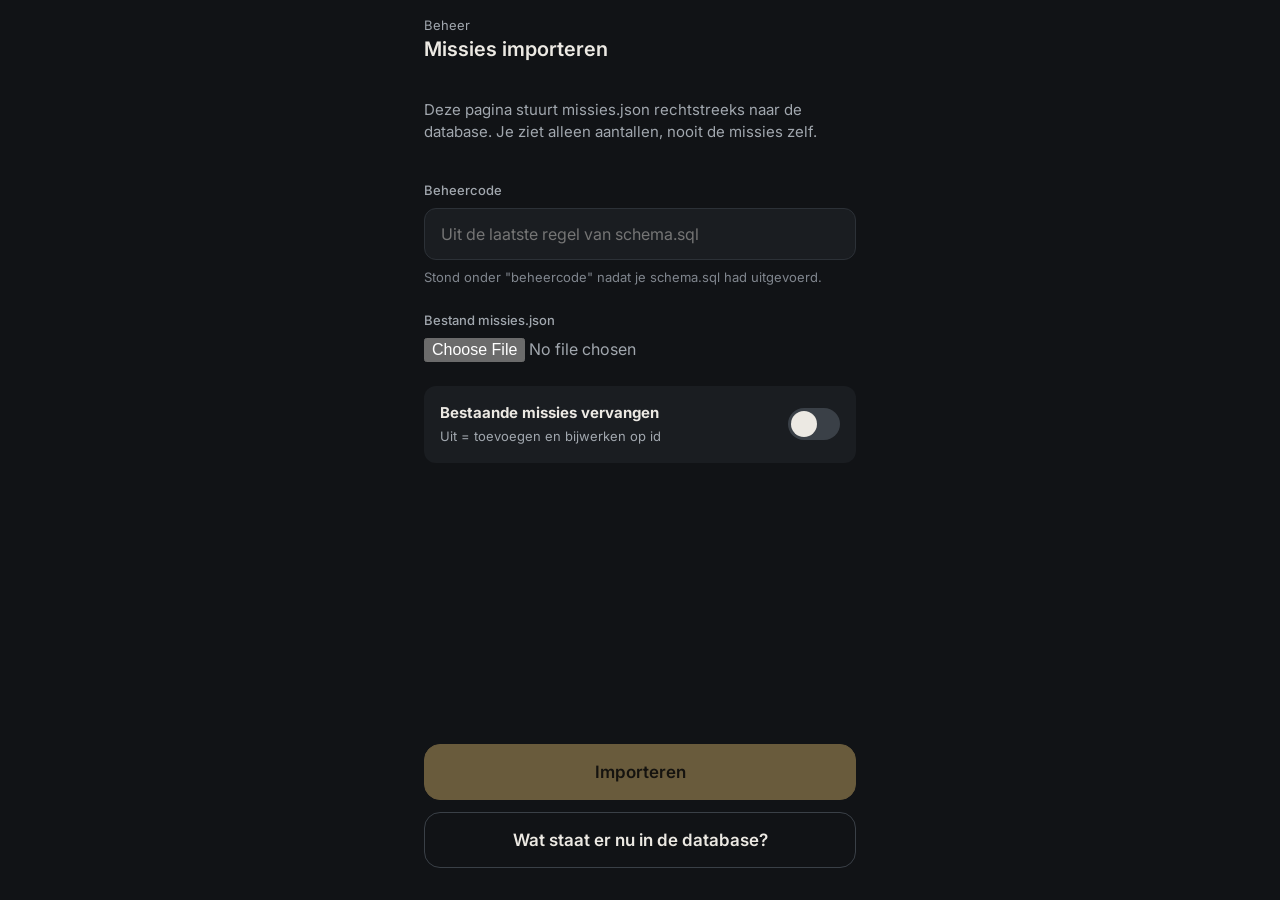
==== beheer.html @ b503a3f0 "Eerste versie van Laat je niet ontdekken! PWA met Supabase-backend: sessies, unieke missies, joker, " ====
<!doctype html>
<html lang="nl">
<head>
<meta charset="utf-8">
<meta name="viewport" content="width=device-width, initial-scale=1">
<meta name="robots" content="noindex">
<title>Laat je niet ontdekken! – beheer</title>
<link href="https://fonts.googleapis.com/css2?family=Inter:wght@400;500;600;700&display=swap" rel="stylesheet">
<link rel="stylesheet" href="app.css">
<style>
  .stat { display: flex; justify-content: space-between; padding: 8px 0; border-bottom: 1px solid var(--line); font-size: 15px; }
  .stat span:last-child { font-weight: 600; font-variant-numeric: tabular-nums; }
  .ok { color: var(--good); } .warn { color: var(--bad); }
  input[type=file] { color: var(--muted); }
</style>
</head>
<body data-thema="kerst">
<main class="screen">
  <div class="topbar" style="padding:16px 24px 4px"><h1><span class="sub">Beheer</span>Missies importeren</h1></div>
  <div class="body">
    <p class="hint" style="font-size:15px;color:var(--muted)">Deze pagina stuurt missies.json rechtstreeks naar de database. Je ziet alleen aantallen, nooit de missies zelf.</p>
    <div class="field"><label class="label" for="token">Beheercode</label>
      <input class="input" id="token" type="password" autocomplete="off" placeholder="Uit de laatste regel van schema.sql">
      <span class="hint">Stond onder "beheercode" nadat je schema.sql had uitgevoerd.</span></div>
    <div class="field"><label class="label" for="bestand">Bestand missies.json</label>
      <input id="bestand" type="file" accept=".json,application/json,text/plain"></div>
    <div class="toggle-row"><div><b>Bestaande missies vervangen</b><span>Uit = toevoegen en bijwerken op id</span></div>
      <button class="toggle" id="vervang" aria-pressed="false" aria-label="Bestaande missies vervangen"></button></div>
    <div id="controle" class="card" hidden></div>
    <p id="fout" class="error" role="alert"></p>
    <div id="resultaat" class="card" hidden></div>
  </div>
  <div class="foot">
    <button class="btn primary" id="import" disabled>Importeren</button>
    <button class="btn" id="overzicht">Wat staat er nu in de database?</button>
  </div>
</main>
<script src="config.js"></script>
<script type="module">
const CFG = window.TAFELAGENT_CONFIG || {};
const $ = (id) => document.getElementById(id);
let sb, missies = null, woorden = null;

const ALIAS = { text: 'tekst', mission: 'tekst', missie: 'tekst', explanation: 'uitleg', category: 'categorie', family: 'familie',
  difficulty: 'moeilijkheid', theme: 'thema', target: 'doelwit', requires: 'vereist', age: 'leeftijd', words: 'woorden' };

function b64(s) {
  try { const bin = atob(s.replace(/\s+/g, '')); return new TextDecoder('utf-8', { fatal: true }).decode(Uint8Array.from(bin, (c) => c.charCodeAt(0))); }
  catch { return null; }
}
// Een veld dat er gecodeerd uitziet (base64, zonder spaties) wordt gedecodeerd.
function decodeVeld(v) {
  if (typeof v !== 'string') return v;
  const t = v.trim();
  if (t.length >= 8 && !/\s/.test(t) && /^[A-Za-z0-9+/=_-]+$/.test(t) && t.length % 4 === 0) {
    const d = b64(t.replace(/-/g, '+').replace(/_/g, '/'));
    if (d && /\s/.test(d)) return d;
  }
  if (t.startsWith('b64:')) return b64(t.slice(4)) ?? v;
  return v;
}
function lees(tekst) {
  let data;
  try { data = JSON.parse(tekst); }
  catch { const d = b64(tekst.trim()); if (d) data = JSON.parse(d); else throw new Error('Het bestand is geen leesbare JSON (ook niet als base64).'); }
  if (typeof data === 'string') { const d = b64(data); if (d) data = JSON.parse(d); }
  let lijst = Array.isArray(data) ? data : data.missies || data.missions || data.items || null;
  let wl = Array.isArray(data) ? null : data.woorden || data.words || data.woordenlijst || null;
  if (!Array.isArray(lijst)) throw new Error('Geen lijst met missies gevonden in het bestand.');
  lijst = lijst.map((m) => {
    const o = {};
    for (const [k, v] of Object.entries(m || {})) o[ALIAS[k.toLowerCase()] || k.toLowerCase()] = decodeVeld(v);
    return o;
  });
  if (Array.isArray(wl)) wl = wl.map((w) => decodeVeld(String(w)));
  return { lijst, wl };
}
function telling(lijst, veld) {
  const t = {};
  lijst.forEach((m) => { const k = String(m[veld] ?? '(leeg)').toLowerCase(); t[k] = (t[k] || 0) + 1; });
  return Object.entries(t).sort().map(([k, n]) => `${k} ${n}`).join(' · ');
}
const rij = (a, b, cls = '') => `<div class="stat"><span>${a}</span><span class="${cls}">${b}</span></div>`;
const esc = (s) => String(s).replace(/[&<>"]/g, (c) => ({ '&': '&amp;', '<': '&lt;', '>': '&gt;', '"': '&quot;' }[c]));

$('bestand').addEventListener('change', async () => {
  $('fout').textContent = ''; $('controle').hidden = true; missies = null; $('import').disabled = true;
  const f = $('bestand').files[0]; if (!f) return;
  try {
    const { lijst, wl } = lees(await f.text());
    missies = lijst; woorden = wl;
    const zonderTekst = lijst.filter((m) => !m.tekst || !String(m.tekst).trim()).length;
    const gecodeerd = lijst.filter((m) => m.tekst && !/\s/.test(String(m.tekst).trim())).length;
    const ids = lijst.map((m) => m.id).filter(Boolean);
    const dubbel = ids.length - new Set(ids).size;
    const woordNodig = lijst.filter((m) => String(m.tekst || '').includes('{woord}')).length;
    $('controle').innerHTML = `<b>Controle (zonder inhoud)</b>` +
      rij('Missies in bestand', lijst.length) +
      rij('Per thema', esc(telling(lijst, 'thema'))) +
      rij('Per categorie', esc(telling(lijst, 'categorie'))) +
      rij('Per moeilijkheid', esc(telling(lijst, 'moeilijkheid'))) +
      rij('Zonder tekst', zonderTekst, zonderTekst ? 'warn' : 'ok') +
      rij('Lijken nog gecodeerd', gecodeerd, gecodeerd ? 'warn' : 'ok') +
      rij('Dubbele id\'s', dubbel, dubbel ? 'warn' : 'ok') +
      rij('Met {woord}', woordNodig) +
      rij('Woordenlijst', woorden ? woorden.length + ' woorden' : 'geen', woordNodig && !woorden ? 'warn' : '');
    $('controle').hidden = false;
    $('import').disabled = !lijst.length;
    if (gecodeerd) $('fout').textContent = 'Een deel van de missies lijkt nog gecodeerd en kon niet worden omgezet. Vraag de missie-chat om het formaat (zonder de inhoud te laten zien).';
    if (woordNodig && !woorden) $('fout').textContent = 'Er zijn missies met {woord}, maar geen woordenlijst. Die missies worden niet uitgedeeld tot er een woordenlijst is.';
  } catch (e) { $('fout').textContent = e.message; }
});

$('vervang').addEventListener('click', () => { const b = $('vervang'); b.setAttribute('aria-pressed', b.getAttribute('aria-pressed') === 'true' ? 'false' : 'true'); });

function toonOverzicht(o, titel) {
  const fmt = (x) => Object.entries(x || {}).map(([k, n]) => `${k} ${n}`).join(' · ') || '–';
  $('resultaat').innerHTML = `<b>${titel}</b>` + rij('Missies in database', o.totaal) + rij('Per thema', esc(fmt(o.per_thema))) +
    rij('Per categorie', esc(fmt(o.per_categorie))) + rij('Per moeilijkheid', esc(fmt(o.per_moeilijkheid))) +
    rij('Per leeftijd', esc(fmt(o.per_leeftijd))) + rij('Met doelwit', o.met_doelwit) + rij('Met {woord}', o.met_woord) +
    rij('Families', o.families) + rij('Woorden', o.woorden);
  $('resultaat').hidden = false;
}

async function verbind() {
  if (sb) return;
  const { createClient } = window.__supabaseMock || await import('https://cdn.jsdelivr.net/npm/@supabase/supabase-js@2.45.4/+esm');
  sb = createClient(CFG.supabaseUrl, CFG.supabaseAnonKey, { auth: { persistSession: true, storageKey: 'ta.auth' } });
  const { data } = await sb.auth.getSession();
  if (!data.session) { const r = await sb.auth.signInAnonymously(); if (r.error) throw r.error; }
}
function foutBericht(e) { return String(e.message || e).includes('token_fout') ? 'Verkeerde beheercode.' : 'Mislukt: ' + (e.message || e); }

$('import').addEventListener('click', async () => {
  $('fout').textContent = ''; $('import').disabled = true; $('import').textContent = 'Bezig…';
  try {
    await verbind();
    const { data, error } = await sb.rpc('beheer_import', { p_token: $('token').value.trim(), p_missies: missies,
      p_woorden: woorden, p_vervangen: $('vervang').getAttribute('aria-pressed') === 'true' });
    if (error) throw error;
    toonOverzicht(data.overzicht, `${data.geimporteerd} missies geïmporteerd`);
    if (data.fouten.length) $('fout').textContent = `${data.fouten.length} missies overgeslagen: ` + data.fouten.map((f) => `nr ${f.nummer}${f.id ? ' (' + esc(f.id) + ')' : ''}: ${esc(f.reden)}`).join('; ');
    missies = null; $('bestand').value = ''; $('controle').hidden = true;
  } catch (e) { $('fout').textContent = foutBericht(e); $('import').disabled = false; }
  $('import').textContent = 'Importeren';
});
$('overzicht').addEventListener('click', async () => {
  $('fout').textContent = '';
  try {
    await verbind();
    const { data, error } = await sb.rpc('beheer_overzicht', { p_token: $('token').value.trim() });
    if (error) throw error;
    toonOverzicht(data, 'Nu in de database');
  } catch (e) { $('fout').textContent = foutBericht(e); }
});
</script>
</body>
</html>
---- app.css ----
/* Laat je niet ontdekken! – stijl volgens het schermontwerp (donker, rustig, goud accent) */
:root {
  --bg: #111316;
  --surface: #1A1D21;
  --surface-2: #22262B;
  --line: #2C3137;
  --line-strong: #3A4047;
  --text: #ECE9E3;
  --muted: #A1A7AE;
  --faint: #80868E;
  --accent: #D4B26A;
  --accent-hover: #E6C989;
  --on-accent: #1A1508;
  --accent-tint: #2A2418;
  --good: #7FB7A4;
  --bad: #E0866F;
  --radius: 16px;
  --serif: 'DM Serif Display', Georgia, serif;
  color-scheme: dark;
}
body[data-thema="algemeen"] { --accent: #7FB7A4; --accent-hover: #9CCAB9; --on-accent: #0E1A16; --accent-tint: #1A2622; }

* { box-sizing: border-box; }
html, body { margin: 0; background: var(--bg); color: var(--text); }
body {
  font-family: Inter, system-ui, -apple-system, 'Segoe UI', sans-serif;
  font-size: 16px; line-height: 1.45;
  -webkit-font-smoothing: antialiased;
  -webkit-tap-highlight-color: transparent;
  overscroll-behavior-y: contain;
}
button, input { font: inherit; color: inherit; }
button { cursor: pointer; }
a { color: var(--accent); }
[hidden] { display: none !important; }
.sr { position: absolute; width: 1px; height: 1px; overflow: hidden; clip: rect(0 0 0 0); white-space: nowrap; }

#app { min-height: 100dvh; }
.screen {
  min-height: 100dvh; max-width: 480px; margin: 0 auto;
  display: flex; flex-direction: column;
  padding-top: env(safe-area-inset-top); padding-bottom: env(safe-area-inset-bottom);
}
.body { flex-grow: 1; display: flex; flex-direction: column; gap: 24px; padding: 16px 24px; }
.foot { padding: 16px 24px 32px; display: flex; flex-direction: column; gap: 12px; }
.foot-note { text-align: center; font-size: 13px; color: var(--faint); margin: 0; }

/* top bar */
.topbar { display: flex; align-items: center; gap: 4px; padding: 12px 12px 4px; min-height: 60px; }
.topbar h1 { margin: 0; font-size: 20px; font-weight: 600; flex-grow: 1; }
.topbar .sub { display: block; font-size: 13px; color: var(--muted); font-weight: 400; }
.iconbtn {
  width: 44px; height: 44px; flex-shrink: 0; display: inline-flex; align-items: center; justify-content: center;
  border-radius: 22px; border: 0; background: transparent; color: var(--muted);
}
.iconbtn:active { background: var(--surface); }
.iconbtn svg { width: 22px; height: 22px; }

/* knoppen */
.btn {
  height: 56px; display: flex; align-items: center; justify-content: center; gap: 10px;
  border-radius: var(--radius); border: 1px solid var(--line-strong); background: transparent;
  color: var(--text); font-size: 17px; font-weight: 600; text-decoration: none; padding: 0 20px; width: 100%;
}
.btn.primary { background: var(--accent); border-color: var(--accent); color: var(--on-accent); }
.btn.primary:active { background: var(--accent-hover); }
.btn.small { height: 44px; font-size: 15px; border-radius: 12px; }
.btn.ghost { border-color: transparent; color: var(--muted); }
.btn.danger { border-color: #5A3A33; color: var(--bad); }
.btn:disabled { opacity: .45; cursor: default; }
.btn svg { width: 20px; height: 20px; }
.pill-btn {
  height: 40px; padding: 0 16px; border-radius: 20px; border: 1px solid var(--line-strong);
  background: transparent; color: var(--text); font-size: 14px; font-weight: 600; flex-shrink: 0;
}
.pill-btn.accent { background: var(--accent); border-color: var(--accent); color: var(--on-accent); }
.pill-btn.join { border-color: var(--accent); color: var(--accent); }
.pill-btn:disabled { opacity: .4; }

/* formulier */
.field { display: flex; flex-direction: column; gap: 8px; }
.label { font-size: 13px; font-weight: 500; color: var(--muted); }
.hint { font-size: 13px; color: var(--faint); }
.input {
  height: 52px; padding: 0 16px; border-radius: 12px; border: 1px solid var(--line);
  background: var(--surface); color: var(--text); font-size: 16px; width: 100%;
}
.input:focus, .codebox:focus { outline: none; border-color: var(--accent); }
.choice-grid { display: grid; grid-template-columns: repeat(2, minmax(0, 1fr)); gap: 8px; }
.choice {
  height: 48px; border-radius: 12px; border: 1px solid var(--line); background: var(--surface);
  color: var(--muted); font-size: 15px; font-weight: 500;
  display: flex; align-items: center; justify-content: center; gap: 8px;
}
.choice[aria-pressed="true"] { border-color: var(--accent); background: var(--accent-tint); color: var(--text); font-weight: 600; }
.dot { width: 8px; height: 8px; border-radius: 4px; background: var(--accent); display: inline-block; }
.seg { display: grid; grid-template-columns: repeat(3, minmax(0, 1fr)); gap: 4px; padding: 4px; border-radius: 12px; background: var(--surface); }
.seg button { height: 40px; border: 0; border-radius: 9px; background: transparent; color: var(--muted); font-size: 14px; }
.seg button[aria-pressed="true"] { background: var(--line); color: var(--text); font-weight: 600; }
.chips { display: flex; flex-wrap: wrap; gap: 8px; }
.chip {
  height: 40px; padding: 0 14px; border-radius: 20px; border: 1px solid var(--line); background: var(--surface);
  color: var(--muted); font-size: 14px;
}
.chip[aria-pressed="true"] { border-color: var(--accent); background: var(--accent-tint); color: var(--text); }
.toggle-row { display: flex; align-items: center; justify-content: space-between; gap: 16px; padding: 16px; border-radius: 12px; background: var(--surface); }
.toggle-row b { display: block; font-size: 15px; }
.toggle-row span { font-size: 13px; color: var(--muted); }
.toggle { width: 52px; height: 32px; border: 0; border-radius: 16px; background: var(--line-strong); padding: 3px; display: flex; flex-shrink: 0; }
.toggle::after { content: ''; width: 26px; height: 26px; border-radius: 13px; background: var(--text); }
.toggle[aria-pressed="true"] { background: var(--accent); justify-content: flex-end; }
.toggle[aria-pressed="true"]::after { background: var(--on-accent); }
.codeboxes { display: grid; grid-template-columns: repeat(4, minmax(0, 1fr)); gap: 10px; }
.codebox {
  height: 72px; text-align: center; border-radius: 14px; border: 1px solid var(--line-strong);
  background: var(--surface); color: var(--text); font-size: 32px; font-weight: 600; text-transform: uppercase; width: 100%; padding: 0;
}
.error { color: var(--bad); font-size: 14px; margin: 0; }

/* home */
.home { padding: 24px 24px 32px; }
.home-top { display: flex; justify-content: flex-end; }
.home-hero { flex-grow: 1; display: flex; flex-direction: column; justify-content: center; gap: 16px; }
.home-hero h1 { margin: 0; font-family: var(--serif); font-weight: 400; font-size: 48px; line-height: 1.05; letter-spacing: -.5px; }
.home-hero p { margin: 0; font-size: 17px; color: var(--muted); max-width: 300px; }
.badge { display: inline-flex; align-items: center; gap: 8px; padding: 6px 12px; border: 1px solid var(--line); border-radius: 999px; font-size: 13px; color: var(--muted); width: fit-content; }
.home-actions { display: flex; flex-direction: column; gap: 12px; }

/* lobby */
.codecard { margin: 12px 24px 0; padding: 20px; border-radius: 20px; background: var(--surface); display: flex; align-items: center; gap: 20px; }
.qr { width: 120px; height: 120px; flex-shrink: 0; border-radius: 12px; overflow: hidden; background: var(--text); }
.qr svg { width: 100%; height: 100%; display: block; }
.bigcode { font-size: 44px; font-weight: 700; letter-spacing: 6px; line-height: 1; }
.section-head { display: flex; align-items: baseline; justify-content: space-between; padding: 24px 24px 8px; }
.section-head h2 { margin: 0; font-size: 15px; font-weight: 600; }
.section-head span { font-size: 13px; color: var(--muted); }
.list { display: flex; flex-direction: column; gap: 2px; padding: 0 16px; }
.row { min-height: 52px; display: flex; align-items: center; gap: 12px; padding: 4px 8px; border-radius: 12px; }
.avatar { width: 32px; height: 32px; border-radius: 16px; background: var(--surface-2); display: flex; align-items: center; justify-content: center; font-size: 13px; font-weight: 600; color: var(--muted); flex-shrink: 0; }
.row .name { flex-grow: 1; font-size: 16px; min-width: 0; overflow: hidden; text-overflow: ellipsis; white-space: nowrap; }
.row .tag { font-size: 13px; color: var(--faint); }
.row.dim .name, .row.dim .avatar { opacity: .45; }
.row.wait { color: var(--faint); font-size: 14px; }
.row.wait .avatar { background: transparent; border: 1px dashed var(--line-strong); }

/* banners en kaarten */
.banner { margin: 8px 24px 0; padding: 14px 16px; border-radius: 14px; background: var(--accent-tint); border: 1px solid #4A3F28; font-size: 14px; display: flex; gap: 12px; align-items: center; }
body[data-thema="algemeen"] .banner { border-color: #2F4A41; }
.banner p { margin: 0; flex-grow: 1; }
.card { background: var(--surface); border-radius: 20px; padding: 20px; }

/* missie */
.missie-wrap { flex-grow: 1; display: flex; flex-direction: column; gap: 16px; padding: 8px 24px 16px; }
.missie-kaart {
  flex-grow: 1; min-height: 300px; border-radius: 24px; background: var(--surface); border: 1px solid var(--line);
  position: relative; overflow: hidden; display: flex; flex-direction: column; justify-content: center; padding: 28px;
  user-select: none; -webkit-user-select: none; -webkit-touch-callout: none; touch-action: none;
}
.missie-kaart:focus-visible { outline: 2px solid var(--accent); outline-offset: 2px; }
.missie-dicht { display: flex; flex-direction: column; align-items: center; gap: 16px; text-align: center; color: var(--muted); }
.missie-dicht .lines { width: 100%; display: flex; flex-direction: column; gap: 10px; filter: blur(3px); opacity: .5; margin-bottom: 12px; }
.missie-dicht .lines span { height: 14px; border-radius: 7px; background: var(--line-strong); }
.missie-dicht b { color: var(--text); font-size: 17px; font-weight: 600; }
.missie-open { display: none; flex-direction: column; gap: 16px; }
.missie-kaart.toon .missie-dicht { display: none; }
.missie-kaart.toon .missie-open { display: flex; }
.missie-tekst { font-size: 22px; line-height: 1.35; font-weight: 600; margin: 0; }
.missie-uitleg { font-size: 15px; color: var(--muted); margin: 0; }
.meta { font-size: 13px; color: var(--faint); display: flex; gap: 8px; flex-wrap: wrap; }
.status-kaart { display: flex; flex-direction: column; align-items: center; text-align: center; gap: 12px; justify-content: center; }
.status-kaart h2 { margin: 0; font-family: var(--serif); font-weight: 400; font-size: 30px; }
.status-kaart p { margin: 0; color: var(--muted); max-width: 300px; }
.actions3 { display: grid; grid-template-columns: repeat(3, minmax(0, 1fr)); gap: 8px; }
.act {
  height: 64px; border-radius: 16px; border: 1px solid var(--line-strong); background: transparent; color: var(--text);
  display: flex; flex-direction: column; align-items: center; justify-content: center; gap: 4px; font-size: 13px; font-weight: 600; padding: 0 4px;
}
.act svg { width: 20px; height: 20px; }
.act.primary { background: var(--accent); border-color: var(--accent); color: var(--on-accent); }
.act:disabled { opacity: .4; }
.act small { font-weight: 400; font-size: 11px; color: inherit; opacity: .8; }

/* tabbar */
.tabbar { display: grid; grid-template-columns: 1fr 1fr; border-top: 1px solid var(--line); background: var(--bg); position: sticky; bottom: 0; padding-bottom: env(safe-area-inset-bottom); }
.tabbar button { height: 60px; border: 0; background: transparent; color: var(--faint); font-size: 12px; font-weight: 600; display: flex; flex-direction: column; align-items: center; justify-content: center; gap: 4px; position: relative; }
.tabbar button svg { width: 22px; height: 22px; }
.tabbar button[aria-selected="true"] { color: var(--text); }
.tabbar .count { position: absolute; top: 8px; left: calc(50% + 8px); min-width: 18px; height: 18px; border-radius: 9px; background: var(--accent); color: var(--on-accent); font-size: 11px; display: flex; align-items: center; justify-content: center; padding: 0 5px; }

/* beschuldigingen */
.besch { margin: 0 16px 8px; padding: 16px; border-radius: 16px; background: var(--surface); border: 1px solid var(--line); display: flex; flex-direction: column; gap: 10px; }
.besch.mij { border-color: var(--accent); }
.besch-top { display: flex; align-items: center; gap: 12px; }
.besch-top p { margin: 0; flex-grow: 1; font-size: 15px; }
.besch-top b { font-weight: 600; }
.besch .who { font-size: 13px; color: var(--muted); }
.timer { font-variant-numeric: tabular-nums; font-weight: 700; font-size: 15px; min-width: 40px; text-align: right; }
.timerbar { height: 4px; border-radius: 2px; background: var(--line); overflow: hidden; }
.timerbar i { display: block; height: 100%; background: var(--accent); transition: width .25s linear; }

/* bottom sheet */
.scrim { position: fixed; inset: 0; background: rgba(5, 6, 8, .7); z-index: 20; display: flex; align-items: flex-end; justify-content: center; }
.scrim.anim { animation: fade .15s; }
.scrim.anim .sheet { animation: up .2s ease-out; }
.sheet { width: 100%; max-width: 480px; background: var(--surface); border-radius: 24px 24px 0 0; padding: 12px 24px calc(24px + env(safe-area-inset-bottom)); display: flex; flex-direction: column; gap: 16px; max-height: 90dvh; overflow: auto; }
.sheet::before { content: ''; width: 40px; height: 4px; border-radius: 2px; background: var(--line-strong); align-self: center; }
.sheet h2 { margin: 0; font-size: 20px; font-weight: 600; }
.sheet p { margin: 0; color: var(--muted); }
.sheet .list { padding: 0; }
.pick { width: 100%; text-align: left; border: 1px solid var(--line); background: transparent; color: var(--text); }
.pick[aria-pressed="true"] { border-color: var(--accent); background: var(--accent-tint); }
@keyframes up { from { transform: translateY(40px); opacity: 0; } }
@keyframes fade { from { opacity: 0; } }

/* beschuldigd: volledig scherm */
.accused { position: fixed; inset: 0; z-index: 30; background: var(--bg); display: flex; flex-direction: column; }
.accused.anim { animation: fade .2s; }
.accused .inner { max-width: 480px; width: 100%; margin: 0 auto; flex-grow: 1; display: flex; flex-direction: column; padding: calc(32px + env(safe-area-inset-top)) 24px calc(32px + env(safe-area-inset-bottom)); gap: 20px; }
.accused .eyebrow { font-size: 13px; color: var(--accent); font-weight: 600; letter-spacing: .5px; text-transform: uppercase; }
.accused h2 { margin: 0; font-family: var(--serif); font-weight: 400; font-size: 36px; line-height: 1.1; }
.accused .ring { align-self: center; width: 180px; height: 180px; position: relative; margin: 12px 0; }
.accused .ring svg { width: 100%; height: 100%; transform: rotate(-90deg); }
.accused .ring b { position: absolute; inset: 0; display: flex; align-items: center; justify-content: center; font-size: 56px; font-weight: 700; font-variant-numeric: tabular-nums; }
.accused .grow { flex-grow: 1; }
.accused .two { display: grid; grid-template-columns: 1fr 1fr; gap: 12px; }

/* toast */
.toasts { position: fixed; left: 0; right: 0; top: calc(12px + env(safe-area-inset-top)); z-index: 40; display: flex; flex-direction: column; align-items: center; gap: 8px; pointer-events: none; padding: 0 16px; }
.toast { pointer-events: auto; max-width: 448px; width: 100%; background: var(--surface-2); border: 1px solid var(--line-strong); border-radius: 16px; padding: 14px 16px; font-size: 14px; box-shadow: 0 8px 24px rgba(0,0,0,.4); text-align: left; color: var(--text); }
.toast.anim { animation: up .2s ease-out; }
.toast b { display: block; font-size: 15px; margin-bottom: 2px; }
.toast .pts { color: var(--muted); }

/* onthulling (groot) */
.reveal { min-height: 100dvh; display: flex; flex-direction: column; background: radial-gradient(ellipse at 50% 30%, #1E1B14 0%, var(--bg) 70%); }
body[data-thema="algemeen"] .reveal { background: radial-gradient(ellipse at 50% 30%, #15201C 0%, var(--bg) 70%); }
.reveal-top { display: flex; justify-content: space-between; align-items: center; padding: calc(16px + env(safe-area-inset-top)) 24px 0; color: var(--muted); font-size: 14px; }
.reveal-main { flex-grow: 1; display: flex; flex-direction: column; justify-content: center; align-items: center; text-align: center; padding: 24px; gap: 20px; max-width: 1100px; margin: 0 auto; width: 100%; }
.reveal-main .eyebrow { color: var(--accent); font-weight: 600; letter-spacing: 1px; text-transform: uppercase; font-size: clamp(13px, 1.6vw, 18px); }
.reveal-main .naam { font-family: var(--serif); font-weight: 400; font-size: clamp(56px, 11vw, 140px); line-height: 1; margin: 0; }
.reveal-main .tekst { font-size: clamp(24px, 4vw, 48px); line-height: 1.25; font-weight: 600; margin: 0; max-width: 24ch; }
.reveal-main .uitleg { color: var(--muted); font-size: clamp(15px, 1.8vw, 22px); margin: 0; max-width: 50ch; }
.verdict { display: inline-flex; align-items: center; gap: 10px; padding: 10px 20px; border-radius: 999px; font-weight: 700; font-size: clamp(16px, 2vw, 24px); }
.reveal-main.anim .naam { animation: pop .5s cubic-bezier(.2,1.4,.4,1); }
.reveal-main.anim .tekst { animation: rise .6s ease-out; }
.reveal-main.anim .verdict { animation: pop .5s .3s both cubic-bezier(.2,1.4,.4,1); }
.verdict.good { background: #1C2A25; color: var(--good); }
.verdict.bad { background: #2E1E1A; color: var(--bad); }
.verdict.meh { background: var(--surface); color: var(--muted); }
.reveal-main .facts { display: flex; flex-direction: column; gap: 6px; color: var(--muted); font-size: clamp(14px, 1.6vw, 20px); }
.votes { display: flex; gap: 24px; justify-content: center; font-size: clamp(20px, 3vw, 36px); font-weight: 700; }
.votes span { display: inline-flex; align-items: center; gap: 10px; }
.votes svg { width: 1em; height: 1em; }
.reveal-foot { display: flex; gap: 12px; padding: 16px 24px calc(24px + env(safe-area-inset-bottom)); max-width: 640px; width: 100%; margin: 0 auto; }
.reveal-foot .btn { flex: 1; }
.reveal-tap { cursor: pointer; }
@keyframes pop { from { transform: scale(.6); opacity: 0; } }
@keyframes rise { from { transform: translateY(24px); opacity: 0; } }
.confetti { position: fixed; inset: 0; pointer-events: none; z-index: 50; overflow: hidden; }
.confetti i { position: absolute; top: -20px; width: 8px; height: 14px; border-radius: 2px; animation: fall linear forwards; }
@keyframes fall { to { transform: translateY(110vh) rotate(720deg); } }

/* stemmen */
.thumbs { display: grid; grid-template-columns: 1fr 1fr; gap: 12px; }
.thumb { height: 96px; border-radius: 20px; border: 1px solid var(--line-strong); background: var(--surface); color: var(--text); display: flex; flex-direction: column; align-items: center; justify-content: center; gap: 6px; font-weight: 600; }
.thumb svg { width: 32px; height: 32px; }
.thumb[aria-pressed="true"].up { border-color: var(--good); background: #1C2A25; color: var(--good); }
.thumb[aria-pressed="true"].down { border-color: var(--bad); background: #2E1E1A; color: var(--bad); }

/* scorebord */
.podium { padding: 8px 24px 0; display: flex; flex-direction: column; align-items: center; text-align: center; gap: 6px; }
.podium .crown { color: var(--accent); }
.podium .crown svg { width: 40px; height: 40px; }
.podium h2 { margin: 0; font-family: var(--serif); font-weight: 400; font-size: 44px; line-height: 1.05; }
.podium p { margin: 0; color: var(--muted); }
.score { font-variant-numeric: tabular-nums; font-weight: 700; font-size: 18px; min-width: 32px; text-align: right; }
.rank { width: 24px; color: var(--faint); font-variant-numeric: tabular-nums; font-size: 14px; text-align: center; flex-shrink: 0; }
.titles { display: flex; flex-direction: column; gap: 8px; padding: 16px 24px 0; }
.title-card { display: flex; align-items: center; gap: 12px; padding: 14px 16px; border-radius: 14px; background: var(--surface); }
.title-card svg { width: 22px; height: 22px; color: var(--accent); flex-shrink: 0; }
.title-card div { display: flex; flex-direction: column; }
.title-card span { font-size: 13px; color: var(--muted); }

/* uitleg */
.uitleg { padding: 8px 24px 40px; display: flex; flex-direction: column; gap: 8px; }
.uitleg h2 { font-size: 17px; margin: 20px 0 4px; }
.uitleg p, .uitleg li { color: #C9CDD2; font-size: 15px; }
.uitleg p { margin: 0; }
.uitleg ol, .uitleg ul { margin: 0; padding-left: 20px; display: flex; flex-direction: column; gap: 6px; }
.uitleg table { border-collapse: collapse; width: 100%; font-size: 14px; }
.uitleg td { padding: 8px 0; border-bottom: 1px solid var(--line); color: #C9CDD2; }
.uitleg td:last-child { text-align: right; font-weight: 600; color: var(--text); white-space: nowrap; padding-left: 12px; }
.example { padding: 14px 16px; border-radius: 12px; background: var(--surface); }

/* intro-kaarten */
.intro { flex-grow: 1; display: flex; flex-direction: column; justify-content: center; gap: 20px; padding: 24px; }
.intro .num { color: var(--accent); font-weight: 600; font-size: 14px; }
.intro h2 { margin: 0; font-family: var(--serif); font-weight: 400; font-size: 36px; line-height: 1.1; }
.intro p { margin: 0; color: var(--muted); font-size: 17px; }
.dots { display: flex; gap: 6px; justify-content: center; }
.dots i { width: 6px; height: 6px; border-radius: 3px; background: var(--line-strong); }
.dots i.on { background: var(--accent); width: 18px; }

.center-msg { flex-grow: 1; display: flex; flex-direction: column; align-items: center; justify-content: center; text-align: center; gap: 12px; padding: 24px; color: var(--muted); }
.center-msg h2 { margin: 0; color: var(--text); font-size: 22px; }
.spinner { width: 28px; height: 28px; border-radius: 50%; border: 3px solid var(--line-strong); border-top-color: var(--accent); animation: spin .8s linear infinite; }
@keyframes spin { to { transform: rotate(360deg); } }
video.scan { width: 100%; border-radius: 16px; background: #000; aspect-ratio: 1; object-fit: cover; }

@media (prefers-reduced-motion: reduce) { *, *::before, *::after { animation: none !important; transition: none !important; } }
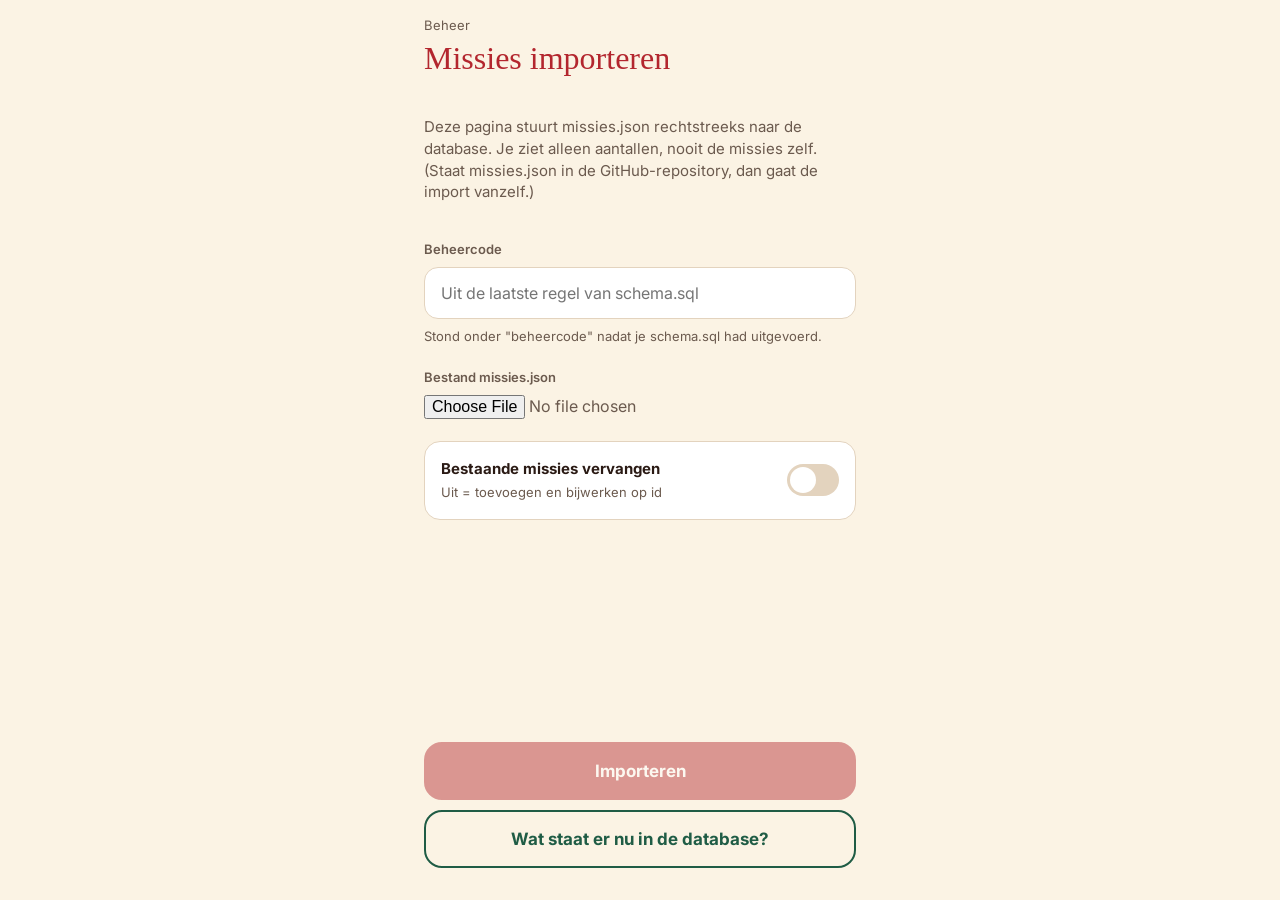
==== commit c8e6d50f: "Nieuw design, twee stemrondes bij de onthulling, xor-import van missies - Crème/kerstrood startscher" ====
--- a/beheer.html
+++ b/beheer.html
@@ -8,17 +8,20 @@
 <link href="https://fonts.googleapis.com/css2?family=Inter:wght@400;500;600;700&display=swap" rel="stylesheet">
 <link rel="stylesheet" href="app.css">
 <style>
+  .card { background:#fff; border:1.5px solid var(--rand); border-radius:18px; padding:16px; }
+  .topbar { padding:16px 24px 4px } .topbar h1 { margin:0; font-family:var(--serif); font-weight:400; font-size:32px; color:var(--kerstrood) } .topbar .sub { display:block; font-family:Inter,sans-serif; font-size:13px; color:var(--ink2) }
   .stat { display: flex; justify-content: space-between; padding: 8px 0; border-bottom: 1px solid var(--line); font-size: 15px; }
   .stat span:last-child { font-weight: 600; font-variant-numeric: tabular-nums; }
-  .ok { color: var(--good); } .warn { color: var(--bad); }
-  input[type=file] { color: var(--muted); }
+  .ok { color: var(--den); } .warn { color: var(--kerstrood); }
+  input[type=file] { color: var(--ink2); }
+  .stat { border-color: var(--rand2) !important; }
 </style>
 </head>
-<body data-thema="kerst">
-<main class="screen">
+<body class="licht-bg">
+<main class="screen licht">
   <div class="topbar" style="padding:16px 24px 4px"><h1><span class="sub">Beheer</span>Missies importeren</h1></div>
   <div class="body">
-    <p class="hint" style="font-size:15px;color:var(--muted)">Deze pagina stuurt missies.json rechtstreeks naar de database. Je ziet alleen aantallen, nooit de missies zelf.</p>
+    <p class="hint" style="font-size:15px">Deze pagina stuurt missies.json rechtstreeks naar de database. Je ziet alleen aantallen, nooit de missies zelf. (Staat missies.json in de GitHub-repository, dan gaat de import vanzelf.)</p>
     <div class="field"><label class="label" for="token">Beheercode</label>
       <input class="input" id="token" type="password" autocomplete="off" placeholder="Uit de laatste regel van schema.sql">
       <span class="hint">Stond onder "beheercode" nadat je schema.sql had uitgevoerd.</span></div>
@@ -31,8 +34,8 @@
     <div id="resultaat" class="card" hidden></div>
   </div>
   <div class="foot">
-    <button class="btn primary" id="import" disabled>Importeren</button>
-    <button class="btn" id="overzicht">Wat staat er nu in de database?</button>
+    <button class="btn rood" id="import" disabled>Importeren</button>
+    <button class="btn groen-rand" id="overzicht">Wat staat er nu in de database?</button>
   </div>
 </main>
 <script src="config.js"></script>
@@ -64,8 +67,13 @@
   try { data = JSON.parse(tekst); }
   catch { const d = b64(tekst.trim()); if (d) data = JSON.parse(d); else throw new Error('Het bestand is geen leesbare JSON (ook niet als base64).'); }
   if (typeof data === 'string') { const d = b64(data); if (d) data = JSON.parse(d); }
+  if (data && data.codering === 'xor+base64' && data.data) {
+    const b = Uint8Array.from(atob(data.data.replace(/\s+/g, '')), (c) => c.charCodeAt(0));
+    const k = new TextEncoder().encode(data.sleutel || '');
+    data = JSON.parse(new TextDecoder().decode(b.map((x, i) => x ^ k[i % k.length])));
+  }
   let lijst = Array.isArray(data) ? data : data.missies || data.missions || data.items || null;
-  let wl = Array.isArray(data) ? null : data.woorden || data.words || data.woordenlijst || null;
+  let wl = Array.isArray(data) ? null : data.woordenlijsten || data.woorden || data.words || data.woordenlijst || null;
   if (!Array.isArray(lijst)) throw new Error('Geen lijst met missies gevonden in het bestand.');
   lijst = lijst.map((m) => {
     const o = {};
@@ -73,6 +81,7 @@
     return o;
   });
   if (Array.isArray(wl)) wl = wl.map((w) => decodeVeld(String(w)));
+  else if (wl && typeof wl === 'object') { const o = {}; for (const [k, v] of Object.entries(wl)) o[k] = Array.isArray(v) ? v.map((w) => decodeVeld(String(w))) : []; wl = o; }
   return { lijst, wl };
 }
 function telling(lijst, veld) {
@@ -103,7 +112,7 @@
       rij('Lijken nog gecodeerd', gecodeerd, gecodeerd ? 'warn' : 'ok') +
       rij('Dubbele id\'s', dubbel, dubbel ? 'warn' : 'ok') +
       rij('Met {woord}', woordNodig) +
-      rij('Woordenlijst', woorden ? woorden.length + ' woorden' : 'geen', woordNodig && !woorden ? 'warn' : '');
+      rij('Woordenlijst', woorden ? (Array.isArray(woorden) ? woorden.length + ' woorden' : Object.entries(woorden).map(([k, v]) => `${k} ${v.length}`).join(' · ')) : 'geen', woordNodig && !woorden ? 'warn' : '');
     $('controle').hidden = false;
     $('import').disabled = !lijst.length;
     if (gecodeerd) $('fout').textContent = 'Een deel van de missies lijkt nog gecodeerd en kon niet worden omgezet. Vraag de missie-chat om het formaat (zonder de inhoud te laten zien).';
--- a/app.css
+++ b/app.css
@@ -1,310 +1,400 @@
-/* Laat je niet ontdekken! – stijl volgens het schermontwerp (donker, rustig, goud accent) */
+/* Laat je niet ontdekken! – stijl volgens het schermontwerp (9 nov 2026)
+   Feestelijk begin en einde (crème/kerstrood/goud), discreet donker midden. */
 :root {
-  --bg: #111316;
-  --surface: #1A1D21;
-  --surface-2: #22262B;
-  --line: #2C3137;
-  --line-strong: #3A4047;
-  --text: #ECE9E3;
-  --muted: #A1A7AE;
-  --faint: #80868E;
-  --accent: #D4B26A;
-  --accent-hover: #E6C989;
-  --on-accent: #1A1508;
-  --accent-tint: #2A2418;
-  --good: #7FB7A4;
-  --bad: #E0866F;
-  --radius: 16px;
+  /* spel (donker) */
+  --bg: #111316; --s1: #1A1D21; --s2: #22262B; --s3: #1E2125; --line: #2C3137; --line2: #3A4047;
+  --text: #ECE9E3; --muted: #A1A7AE; --faint: #80868E;
+  --goud: #D4B26A; --goud-h: #E6C989; --op-goud: #1A1508; --goud-tint: #2A2418;
+  --rood-t: #E3867B; --toegeven: #C25247; --rood-rand: #5A3532;
+  --good: #7FB7A4; --bad: #E3867B;
+  /* start (licht) */
+  --creme: #FBF3E4; --creme2: #F1E4CF; --kerstrood: #B3262E; --kerstrood-d: #8E1C23; --den: #1F5C45;
+  --feestgoud: #E9C774; --feestrood: #5E1519; --ink: #2A1A14; --ink2: #6B5A4E; --rand: #E3D3BE; --rand2: #EFE2CD; --donkerrood: #3A0C0F;
   --serif: 'DM Serif Display', Georgia, serif;
   color-scheme: dark;
 }
-body[data-thema="algemeen"] { --accent: #7FB7A4; --accent-hover: #9CCAB9; --on-accent: #0E1A16; --accent-tint: #1A2622; }
-
 * { box-sizing: border-box; }
 html, body { margin: 0; background: var(--bg); color: var(--text); }
 body {
-  font-family: Inter, system-ui, -apple-system, 'Segoe UI', sans-serif;
-  font-size: 16px; line-height: 1.45;
-  -webkit-font-smoothing: antialiased;
-  -webkit-tap-highlight-color: transparent;
-  overscroll-behavior-y: contain;
+  font-family: Inter, system-ui, -apple-system, 'Segoe UI', sans-serif; font-size: 16px; line-height: 1.45;
+  -webkit-font-smoothing: antialiased; -webkit-tap-highlight-color: transparent; overscroll-behavior-y: contain;
+  /* geen tekstselectie, geen Chrome-zoekbalk of lang-indrukken-menu */
+  -webkit-user-select: none; user-select: none; -webkit-touch-callout: none; touch-action: manipulation;
 }
+input, textarea { -webkit-user-select: text; user-select: text; -webkit-touch-callout: default; }
+img, svg { -webkit-user-drag: none; }
 button, input { font: inherit; color: inherit; }
 button { cursor: pointer; }
-a { color: var(--accent); }
+a { color: inherit; }
 [hidden] { display: none !important; }
-.sr { position: absolute; width: 1px; height: 1px; overflow: hidden; clip: rect(0 0 0 0); white-space: nowrap; }
+body.licht-bg { background: var(--creme); }
+body.feest-bg { background: var(--feestrood); }
 
 #app { min-height: 100dvh; }
-.screen {
-  min-height: 100dvh; max-width: 480px; margin: 0 auto;
-  display: flex; flex-direction: column;
-  padding-top: env(safe-area-inset-top); padding-bottom: env(safe-area-inset-bottom);
-}
-.body { flex-grow: 1; display: flex; flex-direction: column; gap: 24px; padding: 16px 24px; }
-.foot { padding: 16px 24px 32px; display: flex; flex-direction: column; gap: 12px; }
+.screen { min-height: 100dvh; max-width: 480px; margin: 0 auto; display: flex; flex-direction: column;
+  padding-top: env(safe-area-inset-top); padding-bottom: env(safe-area-inset-bottom); }
+.screen.licht { background: var(--creme); color: var(--ink); color-scheme: light; }
+.body { flex-grow: 1; display: flex; flex-direction: column; gap: 22px; padding: 16px 24px; }
+.foot { padding: 12px 24px 32px; display: flex; flex-direction: column; gap: 10px; }
 .foot-note { text-align: center; font-size: 13px; color: var(--faint); margin: 0; }
-
-/* top bar */
-.topbar { display: flex; align-items: center; gap: 4px; padding: 12px 12px 4px; min-height: 60px; }
-.topbar h1 { margin: 0; font-size: 20px; font-weight: 600; flex-grow: 1; }
-.topbar .sub { display: block; font-size: 13px; color: var(--muted); font-weight: 400; }
-.iconbtn {
-  width: 44px; height: 44px; flex-shrink: 0; display: inline-flex; align-items: center; justify-content: center;
-  border-radius: 22px; border: 0; background: transparent; color: var(--muted);
-}
-.iconbtn:active { background: var(--surface); }
+.licht .foot-note { color: var(--ink2); }
+.stippen { background-image: radial-gradient(rgba(233,199,116,0.22) 1.5px, transparent 1.6px); background-size: 22px 22px; }
+
+/* knoppen */
+.iconbtn { width: 44px; height: 44px; flex-shrink: 0; display: inline-flex; align-items: center; justify-content: center;
+  border-radius: 22px; border: 0; background: transparent; color: var(--muted); }
 .iconbtn svg { width: 22px; height: 22px; }
-
-/* knoppen */
-.btn {
-  height: 56px; display: flex; align-items: center; justify-content: center; gap: 10px;
-  border-radius: var(--radius); border: 1px solid var(--line-strong); background: transparent;
-  color: var(--text); font-size: 17px; font-weight: 600; text-decoration: none; padding: 0 20px; width: 100%;
-}
-.btn.primary { background: var(--accent); border-color: var(--accent); color: var(--on-accent); }
-.btn.primary:active { background: var(--accent-hover); }
-.btn.small { height: 44px; font-size: 15px; border-radius: 12px; }
+.licht .iconbtn { color: var(--ink); }
+.btn { height: 58px; width: 100%; display: flex; align-items: center; justify-content: center; gap: 10px; padding: 0 20px;
+  border-radius: 18px; border: 2px solid var(--line2); background: transparent; color: var(--text); font-size: 17px; font-weight: 700; text-decoration: none; }
+.btn svg { width: 20px; height: 20px; }
+.btn.goud { background: var(--goud); border-color: var(--goud); color: var(--op-goud); }
+.btn.rood { background: var(--kerstrood); border-color: var(--kerstrood); color: #fff; }
+.btn.groen-rand { border-color: var(--den); color: var(--den); }
+.btn.licht-rand { border-color: var(--rand); color: var(--ink); background: #fff; }
+.btn.toegeven { background: var(--toegeven); border-color: var(--toegeven); color: #fff; }
+.btn.licht-knop { background: var(--text); border-color: var(--text); color: var(--bg); }
+.btn.fk { background: var(--feestgoud); border-color: var(--feestgoud); color: var(--donkerrood); }
+.btn.fk-rand { border-color: rgba(251,243,228,.5); color: var(--creme); }
+.btn.klein { height: 46px; font-size: 15px; border-radius: 14px; }
 .btn.ghost { border-color: transparent; color: var(--muted); }
-.btn.danger { border-color: #5A3A33; color: var(--bad); }
+.licht .btn.ghost { color: var(--ink2); }
 .btn:disabled { opacity: .45; cursor: default; }
-.btn svg { width: 20px; height: 20px; }
-.pill-btn {
-  height: 40px; padding: 0 16px; border-radius: 20px; border: 1px solid var(--line-strong);
-  background: transparent; color: var(--text); font-size: 14px; font-weight: 600; flex-shrink: 0;
-}
-.pill-btn.accent { background: var(--accent); border-color: var(--accent); color: var(--on-accent); }
-.pill-btn.join { border-color: var(--accent); color: var(--accent); }
-.pill-btn:disabled { opacity: .4; }
-
-/* formulier */
+.pill { height: 40px; padding: 0 14px; border-radius: 20px; flex-shrink: 0; font-size: 14px; font-weight: 700; display: inline-flex; align-items: center; gap: 6px; border: 1.5px solid var(--rood-rand); background: transparent; color: var(--rood-t); }
+.pill.meedoen { border-color: var(--goud); background: var(--goud); color: var(--op-goud); }
+.pill:disabled { opacity: .4; }
+.chip-score { padding: 6px 12px; border-radius: 999px; background: var(--s1); font-size: 13px; color: var(--muted); font-variant-numeric: tabular-nums; }
+
+/* licht formulier */
+.kop-terug { display: flex; align-items: center; padding: 12px 12px 0; }
+.titel-serif { margin: 0; font-family: var(--serif); font-weight: 400; font-size: 36px; line-height: 1.1; }
 .field { display: flex; flex-direction: column; gap: 8px; }
-.label { font-size: 13px; font-weight: 500; color: var(--muted); }
-.hint { font-size: 13px; color: var(--faint); }
-.input {
-  height: 52px; padding: 0 16px; border-radius: 12px; border: 1px solid var(--line);
-  background: var(--surface); color: var(--text); font-size: 16px; width: 100%;
-}
-.input:focus, .codebox:focus { outline: none; border-color: var(--accent); }
-.choice-grid { display: grid; grid-template-columns: repeat(2, minmax(0, 1fr)); gap: 8px; }
-.choice {
-  height: 48px; border-radius: 12px; border: 1px solid var(--line); background: var(--surface);
-  color: var(--muted); font-size: 15px; font-weight: 500;
-  display: flex; align-items: center; justify-content: center; gap: 8px;
-}
-.choice[aria-pressed="true"] { border-color: var(--accent); background: var(--accent-tint); color: var(--text); font-weight: 600; }
-.dot { width: 8px; height: 8px; border-radius: 4px; background: var(--accent); display: inline-block; }
-.seg { display: grid; grid-template-columns: repeat(3, minmax(0, 1fr)); gap: 4px; padding: 4px; border-radius: 12px; background: var(--surface); }
-.seg button { height: 40px; border: 0; border-radius: 9px; background: transparent; color: var(--muted); font-size: 14px; }
-.seg button[aria-pressed="true"] { background: var(--line); color: var(--text); font-weight: 600; }
+.label { font-size: 13px; font-weight: 600; color: var(--ink2); }
+.hint { font-size: 13px; color: var(--ink2); }
+.input { height: 52px; width: 100%; padding: 0 16px; border-radius: 14px; border: 1.5px solid var(--rand); background: #fff; color: var(--ink); font-size: 16px; }
+.input:focus, .codebox:focus { outline: none; border-color: var(--kerstrood); border-width: 2.5px; }
+.tegels { display: grid; grid-template-columns: 1fr 1fr; gap: 10px; }
+.tegel { height: 72px; border-radius: 16px; border: 1.5px solid var(--rand); background: #fff; color: var(--ink); font-size: 16px; font-weight: 600;
+  display: flex; flex-direction: column; align-items: center; justify-content: center; gap: 4px; }
+.tegel[aria-pressed="true"] { border: 2px solid var(--kerstrood); background: var(--kerstrood); color: #fff; font-weight: 700; }
+.tegel svg { width: 20px; height: 20px; }
+.seg { display: grid; grid-template-columns: repeat(3, 1fr); gap: 4px; padding: 4px; border-radius: 14px; background: var(--creme2); }
+.seg button { height: 42px; border: 0; border-radius: 10px; background: transparent; color: var(--ink2); font-size: 14px; font-weight: 500; }
+.seg button[aria-pressed="true"] { background: #fff; color: var(--ink); font-weight: 700; }
 .chips { display: flex; flex-wrap: wrap; gap: 8px; }
-.chip {
-  height: 40px; padding: 0 14px; border-radius: 20px; border: 1px solid var(--line); background: var(--surface);
-  color: var(--muted); font-size: 14px;
-}
-.chip[aria-pressed="true"] { border-color: var(--accent); background: var(--accent-tint); color: var(--text); }
-.toggle-row { display: flex; align-items: center; justify-content: space-between; gap: 16px; padding: 16px; border-radius: 12px; background: var(--surface); }
+.chip { height: 40px; padding: 0 14px; border-radius: 20px; border: 1.5px solid var(--rand); background: #fff; color: var(--ink); font-size: 14px; }
+.chip[aria-pressed="true"] { border-color: var(--den); background: var(--den); color: #fff; font-weight: 600; }
+.toggle-row { display: flex; align-items: center; justify-content: space-between; gap: 16px; padding: 16px; border-radius: 16px; background: #fff; border: 1.5px solid var(--rand); }
 .toggle-row b { display: block; font-size: 15px; }
-.toggle-row span { font-size: 13px; color: var(--muted); }
-.toggle { width: 52px; height: 32px; border: 0; border-radius: 16px; background: var(--line-strong); padding: 3px; display: flex; flex-shrink: 0; }
-.toggle::after { content: ''; width: 26px; height: 26px; border-radius: 13px; background: var(--text); }
-.toggle[aria-pressed="true"] { background: var(--accent); justify-content: flex-end; }
-.toggle[aria-pressed="true"]::after { background: var(--on-accent); }
-.codeboxes { display: grid; grid-template-columns: repeat(4, minmax(0, 1fr)); gap: 10px; }
-.codebox {
-  height: 72px; text-align: center; border-radius: 14px; border: 1px solid var(--line-strong);
-  background: var(--surface); color: var(--text); font-size: 32px; font-weight: 600; text-transform: uppercase; width: 100%; padding: 0;
-}
+.toggle-row span { font-size: 13px; color: var(--ink2); }
+.toggle { width: 52px; height: 32px; border: 0; border-radius: 16px; background: var(--rand); padding: 3px; display: flex; flex-shrink: 0; }
+.toggle::after { content: ''; width: 26px; height: 26px; border-radius: 13px; background: #fff; }
+.toggle[aria-pressed="true"] { background: var(--kerstrood); justify-content: flex-end; }
+.codeboxes { display: grid; grid-template-columns: repeat(4, 1fr); gap: 10px; }
+.codebox { height: 76px; width: 100%; padding: 0; text-align: center; border-radius: 16px; border: 1.5px solid var(--rand); background: #fff; color: var(--ink); font-size: 34px; font-weight: 700; text-transform: uppercase; }
 .error { color: var(--bad); font-size: 14px; margin: 0; }
+.licht .error { color: var(--kerstrood); font-weight: 600; }
 
 /* home */
-.home { padding: 24px 24px 32px; }
-.home-top { display: flex; justify-content: flex-end; }
-.home-hero { flex-grow: 1; display: flex; flex-direction: column; justify-content: center; gap: 16px; }
-.home-hero h1 { margin: 0; font-family: var(--serif); font-weight: 400; font-size: 48px; line-height: 1.05; letter-spacing: -.5px; }
-.home-hero p { margin: 0; font-size: 17px; color: var(--muted); max-width: 300px; }
-.badge { display: inline-flex; align-items: center; gap: 8px; padding: 6px 12px; border: 1px solid var(--line); border-radius: 999px; font-size: 13px; color: var(--muted); width: fit-content; }
-.home-actions { display: flex; flex-direction: column; gap: 12px; }
+.home-kop { position: relative; overflow: hidden; background-color: var(--kerstrood); border-radius: 0 0 36px 36px; color: var(--creme);
+  display: flex; flex-direction: column; padding: calc(16px + env(safe-area-inset-top)) 24px 36px; min-height: 62dvh; }
+.home-kop .iconbtn { background: rgba(0,0,0,.18); color: var(--creme); }
+.home-hero { flex-grow: 1; display: flex; flex-direction: column; align-items: center; justify-content: center; gap: 18px; text-align: center; }
+.home-hero h1 { margin: 4px 0 0; font-family: var(--serif); font-weight: 400; font-size: 46px; line-height: 1.02; letter-spacing: -.3px; }
+.home-hero p { margin: 0; font-size: 16px; color: #FBE7DA; max-width: 290px; }
+.label-feest { padding: 6px 14px; border-radius: 999px; background: var(--feestgoud); color: var(--donkerrood); font-size: 12px; font-weight: 700; letter-spacing: .6px; text-transform: uppercase; }
+.logo { width: 132px; height: 132px; filter: drop-shadow(0 10px 18px rgba(40,6,10,.45)); }
+.home-acties { flex-grow: 1; display: flex; flex-direction: column; justify-content: flex-end; gap: 12px; padding: 24px 24px 32px; }
 
 /* lobby */
-.codecard { margin: 12px 24px 0; padding: 20px; border-radius: 20px; background: var(--surface); display: flex; align-items: center; gap: 20px; }
-.qr { width: 120px; height: 120px; flex-shrink: 0; border-radius: 12px; overflow: hidden; background: var(--text); }
+.lobby-kaart { position: relative; overflow: hidden; margin: 16px 16px 0; padding: 22px; border-radius: 28px; background-color: var(--kerstrood); color: var(--creme); display: flex; flex-direction: column; gap: 16px; }
+.lobby-kaart .naam-avond { font-family: var(--serif); font-size: 24px; }
+.badge-host { padding: 4px 10px; border-radius: 999px; background: var(--feestgoud); color: var(--donkerrood); font-size: 12px; font-weight: 700; }
+.qr { width: 116px; height: 116px; flex-shrink: 0; border-radius: 14px; overflow: hidden; background: #fff; }
 .qr svg { width: 100%; height: 100%; display: block; }
-.bigcode { font-size: 44px; font-weight: 700; letter-spacing: 6px; line-height: 1; }
-.section-head { display: flex; align-items: baseline; justify-content: space-between; padding: 24px 24px 8px; }
-.section-head h2 { margin: 0; font-size: 15px; font-weight: 600; }
-.section-head span { font-size: 13px; color: var(--muted); }
-.list { display: flex; flex-direction: column; gap: 2px; padding: 0 16px; }
-.row { min-height: 52px; display: flex; align-items: center; gap: 12px; padding: 4px 8px; border-radius: 12px; }
-.avatar { width: 32px; height: 32px; border-radius: 16px; background: var(--surface-2); display: flex; align-items: center; justify-content: center; font-size: 13px; font-weight: 600; color: var(--muted); flex-shrink: 0; }
-.row .name { flex-grow: 1; font-size: 16px; min-width: 0; overflow: hidden; text-overflow: ellipsis; white-space: nowrap; }
-.row .tag { font-size: 13px; color: var(--faint); }
-.row.dim .name, .row.dim .avatar { opacity: .45; }
-.row.wait { color: var(--faint); font-size: 14px; }
-.row.wait .avatar { background: transparent; border: 1px dashed var(--line-strong); }
-
-/* banners en kaarten */
-.banner { margin: 8px 24px 0; padding: 14px 16px; border-radius: 14px; background: var(--accent-tint); border: 1px solid #4A3F28; font-size: 14px; display: flex; gap: 12px; align-items: center; }
-body[data-thema="algemeen"] .banner { border-color: #2F4A41; }
+.bigcode { font-size: 46px; font-weight: 800; letter-spacing: 6px; line-height: 1; }
+.sectie { display: flex; align-items: baseline; justify-content: space-between; padding: 22px 24px 8px; }
+.sectie h2 { margin: 0; font-family: var(--serif); font-weight: 400; font-size: 24px; color: var(--den); }
+.sectie span { font-size: 14px; font-weight: 600; color: var(--ink2); }
+.raster { display: grid; grid-template-columns: 1fr 1fr; align-content: start; gap: 8px; padding: 0 16px; }
+.speler-kaart { height: 56px; display: flex; align-items: center; gap: 10px; padding: 0 8px 0 12px; border-radius: 16px; background: #fff; border: 1.5px solid var(--rand2); min-width: 0; }
+.speler-kaart .naam { flex-grow: 1; min-width: 0; font-size: 15px; font-weight: 600; white-space: nowrap; overflow: hidden; text-overflow: ellipsis; }
+.speler-kaart.leeg { border-style: dashed; border-color: #D9C6AA; background: transparent; color: var(--ink2); font-size: 14px; }
+.speler-kaart .iconbtn { width: 32px; height: 32px; color: var(--ink2); }
+.ini { width: 34px; height: 34px; flex-shrink: 0; border-radius: 17px; display: flex; align-items: center; justify-content: center; font-size: 14px; font-weight: 700; }
+.nieuw { padding: 2px 8px; border-radius: 999px; background: #F7E7BE; color: #6A4A0A; font-size: 11px; font-weight: 700; flex-shrink: 0; }
+.banner { margin: 10px 16px 0; padding: 12px 14px; border-radius: 14px; background: var(--goud-tint); border: 1px solid #4A3F28; color: var(--text); font-size: 14px; display: flex; gap: 10px; align-items: center; }
+.licht .banner { background: #fff; border-color: var(--rand); color: var(--ink); }
 .banner p { margin: 0; flex-grow: 1; }
-.card { background: var(--surface); border-radius: 20px; padding: 20px; }
-
-/* missie */
-.missie-wrap { flex-grow: 1; display: flex; flex-direction: column; gap: 16px; padding: 8px 24px 16px; }
-.missie-kaart {
-  flex-grow: 1; min-height: 300px; border-radius: 24px; background: var(--surface); border: 1px solid var(--line);
-  position: relative; overflow: hidden; display: flex; flex-direction: column; justify-content: center; padding: 28px;
-  user-select: none; -webkit-user-select: none; -webkit-touch-callout: none; touch-action: none;
-}
-.missie-kaart:focus-visible { outline: 2px solid var(--accent); outline-offset: 2px; }
-.missie-dicht { display: flex; flex-direction: column; align-items: center; gap: 16px; text-align: center; color: var(--muted); }
-.missie-dicht .lines { width: 100%; display: flex; flex-direction: column; gap: 10px; filter: blur(3px); opacity: .5; margin-bottom: 12px; }
-.missie-dicht .lines span { height: 14px; border-radius: 7px; background: var(--line-strong); }
-.missie-dicht b { color: var(--text); font-size: 17px; font-weight: 600; }
-.missie-open { display: none; flex-direction: column; gap: 16px; }
-.missie-kaart.toon .missie-dicht { display: none; }
-.missie-kaart.toon .missie-open { display: flex; }
-.missie-tekst { font-size: 22px; line-height: 1.35; font-weight: 600; margin: 0; }
-.missie-uitleg { font-size: 15px; color: var(--muted); margin: 0; }
-.meta { font-size: 13px; color: var(--faint); display: flex; gap: 8px; flex-wrap: wrap; }
-.status-kaart { display: flex; flex-direction: column; align-items: center; text-align: center; gap: 12px; justify-content: center; }
-.status-kaart h2 { margin: 0; font-family: var(--serif); font-weight: 400; font-size: 30px; }
-.status-kaart p { margin: 0; color: var(--muted); max-width: 300px; }
-.actions3 { display: grid; grid-template-columns: repeat(3, minmax(0, 1fr)); gap: 8px; }
-.act {
-  height: 64px; border-radius: 16px; border: 1px solid var(--line-strong); background: transparent; color: var(--text);
-  display: flex; flex-direction: column; align-items: center; justify-content: center; gap: 4px; font-size: 13px; font-weight: 600; padding: 0 4px;
-}
+.banner .pill { height: 34px; border-color: var(--goud); color: var(--goud); }
+.licht .banner .pill { border-color: var(--kerstrood); color: var(--kerstrood); }
+
+/* uitleg-slides */
+.uitleg-slide { padding: 16px 20px 28px; }
+.stapjes { display: flex; gap: 6px; }
+.stapjes i { width: 6px; height: 6px; border-radius: 3px; background: #D9C6AA; }
+.stapjes i.aan { width: 24px; background: var(--kerstrood); }
+.kicker { font-size: 12px; font-weight: 700; letter-spacing: 1px; text-transform: uppercase; color: var(--kerstrood); }
+.mock { margin-top: 16px; display: flex; flex-direction: column; gap: 10px; padding: 14px; border-radius: 20px; background: var(--bg); color: var(--text); }
+.mock .vak { position: relative; display: flex; flex-direction: column; gap: 10px; padding: 14px; border-radius: 14px; background: var(--s1); border: 1px solid var(--s2); }
+.mock .balk { display: block; height: 9px; border-radius: 5px; background: var(--line); }
+.mock .knopjes { display: grid; grid-template-columns: repeat(3, 1fr); gap: 6px; }
+.mock .knopjes span { position: relative; height: 40px; border-radius: 10px; background: var(--s2); display: flex; align-items: center; justify-content: center; font-size: 12px; font-weight: 600; }
+.nr { width: 24px; height: 24px; flex-shrink: 0; border-radius: 12px; background: var(--feestgoud); color: var(--donkerrood); font-size: 13px; font-weight: 800; display: flex; align-items: center; justify-content: center; }
+.mock .nr { position: absolute; right: -6px; top: -8px; width: 22px; height: 22px; font-size: 12px; }
+.punten-lijst { list-style: none; margin: 18px 0 0; padding: 0; display: flex; flex-direction: column; gap: 14px; }
+.punten-lijst li { display: flex; gap: 12px; font-size: 15px; line-height: 1.45; }
+.ptabel { margin-top: 16px; border-radius: 18px; background: #fff; border: 1.5px solid var(--rand2); overflow: hidden; }
+.ptabel div { display: flex; justify-content: space-between; gap: 12px; padding: 11px 16px; font-size: 14px; border-bottom: 1px solid var(--rand2); }
+.ptabel div:last-child { border-bottom: 0; }
+.ptabel b { white-space: nowrap; }
+.eindblok { margin-top: 14px; padding: 16px; border-radius: 18px; background: var(--kerstrood); color: var(--creme); font-size: 14px; display: flex; flex-direction: column; gap: 8px; }
+.eindblok b { color: var(--feestgoud); }
+
+/* envelop */
+.envelop-scherm { position: relative; overflow: hidden; min-height: 100dvh; background: var(--kerstrood); transition: background-color .9s ease; color: var(--creme);
+  display: flex; flex-direction: column; align-items: center; padding: calc(56px + env(safe-area-inset-top)) 24px calc(32px + env(safe-area-inset-bottom)); }
+.envelop-scherm .stippen-laag { position: absolute; inset: 0; transition: opacity .9s ease; }
+.envelop-scherm.donker { background: var(--bg); }
+.envelop-scherm.donker .stippen-laag { opacity: 0; }
+.env-tekst { position: relative; display: flex; flex-direction: column; align-items: center; gap: 10px; text-align: center; min-height: 150px; }
+.env-tekst .k { font-size: 13px; font-weight: 600; letter-spacing: 1px; text-transform: uppercase; color: var(--feestgoud); }
+.donker .env-tekst .k { color: var(--faint); }
+.env-tekst h1 { margin: 0; font-family: var(--serif); font-weight: 400; font-size: 38px; line-height: 1.1; }
+.env-tekst p { margin: 0; font-size: 15px; color: #FBE7DA; max-width: 300px; }
+.donker .env-tekst p { color: var(--muted); }
+.env { position: relative; width: 260px; height: 300px; margin-top: 36px; perspective: 900px; }
+.env > * { position: absolute; left: 0; top: 110px; }
+.env .brief { left: 24px; top: 118px; width: 212px; height: 160px; z-index: 0; padding: 20px 22px; border-radius: 6px; background: linear-gradient(135deg, #fff, #ECE6DB); box-shadow: 0 6px 14px rgba(0,0,0,.25);
+  display: flex; flex-direction: column; gap: 10px; transition: transform .9s cubic-bezier(.2,.8,.2,1) .35s; }
+.env .brief b { font-size: 11px; letter-spacing: 1.4px; text-transform: uppercase; color: #8A2A2E; }
+.env .brief i { display: block; height: 5px; border-radius: 3px; background: rgba(35,38,58,.45); }
+.env .klep { width: 260px; height: 104px; z-index: 4; transform-origin: 50% 0; transition: transform .7s cubic-bezier(.4,0,.2,1) .12s; }
+.env .dicht-laag { z-index: 5; transition: opacity .3s; }
+.env .zegel { left: 104px; top: 186px; z-index: 7; display: flex; transition: opacity .5s ease .15s; }
+.env .zegel span { display: block; width: 26px; height: 52px; transition: transform .6s cubic-bezier(.3,.7,.4,1); box-shadow: 0 3px 6px rgba(0,0,0,.3); }
+.env .zegel span:first-child { border-radius: 26px 0 0 26px; background: radial-gradient(circle at 80% 30%, #C4524C, #7A2326 75%); }
+.env .zegel span:last-child { border-radius: 0 26px 26px 0; background: radial-gradient(circle at 0% 30%, #C4524C, #7A2326 75%); }
+.env .puls { left: 94px; top: 176px; z-index: 6; width: 72px; height: 72px; border-radius: 36px; border: 2px solid rgba(233,199,116,.9); animation: zegelpuls 1.6s ease-out infinite; }
+.env .tik { left: 98px; top: 180px; z-index: 8; width: 64px; height: 64px; border: 0; border-radius: 32px; background: transparent; }
+.env.open .klep { transform: rotateX(180deg); z-index: 1; }
+.env.open .brief { transform: translateY(-112px); z-index: 2; }
+.env.open .dicht-laag, .env.open .zegel, .env.open .puls { opacity: 0; }
+.env.open .zegel span:first-child { transform: translate(-56px, 70px) rotate(-50deg); }
+.env.open .zegel span:last-child { transform: translate(56px, 70px) rotate(50deg); }
+@keyframes zegelpuls { 0% { transform: scale(.85); opacity: .9; } 100% { transform: scale(1.6); opacity: 0; } }
+
+/* spel: kop, missie */
+.spelkop { display: flex; align-items: center; justify-content: space-between; padding: 16px 12px 8px 24px; }
+.spelkop .t { display: flex; flex-direction: column; gap: 2px; min-width: 0; }
+.spelkop .t b { font-size: 15px; font-weight: 600; white-space: nowrap; overflow: hidden; text-overflow: ellipsis; }
+.spelkop .t span { font-size: 13px; color: var(--faint); }
+.spelkop .r { display: flex; align-items: center; gap: 4px; }
+.missie-wrap { flex-grow: 1; display: flex; flex-direction: column; gap: 14px; padding: 16px 24px; }
+.missie-kaart { flex-grow: 1; min-height: 320px; border-radius: 24px; background: var(--s1); border: 1px solid var(--s2); position: relative; overflow: hidden;
+  display: flex; flex-direction: column; padding: 24px; touch-action: none; }
+.missie-kaart:focus-visible { outline: 2px solid var(--goud); outline-offset: 2px; }
+.mk-dicht { flex-grow: 1; display: flex; flex-direction: column; gap: 14px; }
+.mk-dicht .lbl { font-size: 13px; font-weight: 500; color: var(--faint); }
+.mk-dicht .balk { display: block; height: 12px; border-radius: 6px; background: var(--line); }
+.mk-dicht .hold { margin-top: auto; display: flex; align-items: center; gap: 10px; font-size: 15px; color: var(--muted); }
+.mk-dicht .hold svg { width: 22px; height: 22px; }
+.mk-open { display: none; flex-grow: 1; flex-direction: column; justify-content: space-between; gap: 16px; }
+.missie-kaart.toon { background: var(--s3); border-color: var(--line2); }
+.missie-kaart.toon .mk-dicht { display: none; }
+.missie-kaart.toon .mk-open { display: flex; }
+.mk-open .boven { display: flex; align-items: center; justify-content: space-between; font-size: 13px; color: var(--muted); }
+.mk-open .boven span:last-child { padding: 4px 10px; border-radius: 999px; background: var(--goud-tint); font-size: 12px; font-weight: 600; color: var(--goud); }
+.missie-tekst { margin: 0; font-size: 24px; line-height: 1.35; font-weight: 600; }
+.missie-uitleg { margin: 0; font-size: 14px; color: var(--muted); }
+.timer5 { height: 4px; border-radius: 2px; background: var(--line); overflow: hidden; }
+.timer5 i { display: block; height: 4px; width: 100%; background: var(--muted); }
+.missie-kaart.toon .timer5 i { animation: leeg 5s linear forwards; }
+@keyframes leeg { to { width: 0; } }
+.mk-open .voet { font-size: 13px; color: var(--faint); display: flex; flex-direction: column; gap: 10px; }
+.status-regel { display: flex; justify-content: space-between; padding: 0 4px; font-size: 13px; color: var(--faint); }
+.acties3 { display: grid; grid-template-columns: repeat(3, 1fr); gap: 8px; }
+.act { height: 64px; border-radius: 16px; border: 0; background: var(--s2); color: var(--text); display: flex; flex-direction: column; align-items: center; justify-content: center; gap: 4px; font-size: 13px; font-weight: 600; }
 .act svg { width: 20px; height: 20px; }
-.act.primary { background: var(--accent); border-color: var(--accent); color: var(--on-accent); }
+.act.rood { color: var(--rood-t); }
+.act.goud { background: var(--goud); color: var(--op-goud); }
 .act:disabled { opacity: .4; }
-.act small { font-weight: 400; font-size: 11px; color: inherit; opacity: .8; }
-
-/* tabbar */
-.tabbar { display: grid; grid-template-columns: 1fr 1fr; border-top: 1px solid var(--line); background: var(--bg); position: sticky; bottom: 0; padding-bottom: env(safe-area-inset-bottom); }
-.tabbar button { height: 60px; border: 0; background: transparent; color: var(--faint); font-size: 12px; font-weight: 600; display: flex; flex-direction: column; align-items: center; justify-content: center; gap: 4px; position: relative; }
-.tabbar button svg { width: 22px; height: 22px; }
-.tabbar button[aria-selected="true"] { color: var(--text); }
-.tabbar .count { position: absolute; top: 8px; left: calc(50% + 8px); min-width: 18px; height: 18px; border-radius: 9px; background: var(--accent); color: var(--on-accent); font-size: 11px; display: flex; align-items: center; justify-content: center; padding: 0 5px; }
-
-/* beschuldigingen */
-.besch { margin: 0 16px 8px; padding: 16px; border-radius: 16px; background: var(--surface); border: 1px solid var(--line); display: flex; flex-direction: column; gap: 10px; }
-.besch.mij { border-color: var(--accent); }
-.besch-top { display: flex; align-items: center; gap: 12px; }
-.besch-top p { margin: 0; flex-grow: 1; font-size: 15px; }
-.besch-top b { font-weight: 600; }
-.besch .who { font-size: 13px; color: var(--muted); }
-.timer { font-variant-numeric: tabular-nums; font-weight: 700; font-size: 15px; min-width: 40px; text-align: right; }
-.timerbar { height: 4px; border-radius: 2px; background: var(--line); overflow: hidden; }
-.timerbar i { display: block; height: 100%; background: var(--accent); transition: width .25s linear; }
+.toon-dim .acties3, .toon-dim .status-regel { opacity: .4; }
+
+/* voltooid */
+.voltooid-kaart { padding: 22px; border-radius: 24px; background: #201D17; border: 1px solid #4A3F28; display: flex; flex-direction: column; gap: 10px; }
+.voltooid-kaart .vink { width: 44px; height: 44px; border-radius: 22px; background: var(--goud); color: var(--op-goud); display: flex; align-items: center; justify-content: center; }
+.voltooid-kaart h2 { margin: 0; font-size: 22px; font-weight: 700; }
+.voltooid-kaart .sub { font-size: 14px; color: var(--muted); }
+.voltooid-kaart p { margin: 0; font-size: 14px; color: #C9CCD0; }
+.mini-scores { display: grid; grid-template-columns: repeat(3, 1fr); gap: 8px; }
+.mini-scores div { padding: 12px; border-radius: 14px; background: var(--s1); display: flex; flex-direction: column; align-items: center; gap: 2px; }
+.mini-scores b { font-size: 20px; font-variant-numeric: tabular-nums; }
+.mini-scores span { font-size: 12px; color: var(--faint); }
+
+/* tabbalk */
+.tabbalk { display: grid; grid-template-columns: 1fr 1fr; border-top: 1px solid var(--s2); background: var(--bg); position: sticky; bottom: 0; padding-bottom: env(safe-area-inset-bottom); }
+.tabbalk button { height: 64px; border: 0; background: transparent; color: var(--faint); font-size: 12px; font-weight: 600; display: flex; flex-direction: column; align-items: center; justify-content: center; gap: 4px; }
+.tabbalk button svg { width: 22px; height: 22px; }
+.tabbalk button[aria-selected="true"] { color: var(--text); }
+
+/* spelers */
+.spelers-kop { padding: 16px 12px 4px 24px; display: flex; align-items: center; justify-content: space-between; }
+.spelers-kop h1 { margin: 0; font-size: 22px; font-weight: 700; }
+.spelers-kop span.s { display: block; font-size: 13px; color: var(--faint); font-weight: 400; }
+.lijst { display: flex; flex-direction: column; gap: 6px; padding: 8px 16px; }
+.rij { min-height: 64px; display: flex; align-items: center; gap: 12px; padding: 8px 8px 8px 12px; border-radius: 16px; background: var(--s1); }
+.rij .ini { background: var(--s2); color: var(--muted); }
+.rij .naam { flex-grow: 1; min-width: 0; display: flex; flex-direction: column; }
+.rij .naam b { font-size: 16px; font-weight: 600; white-space: nowrap; overflow: hidden; text-overflow: ellipsis; }
+.rij .naam span { font-size: 12px; color: var(--faint); }
+.rij.grijs { opacity: .5; }
+.rij .jedoetmee { font-size: 13px; color: var(--goud); font-weight: 600; padding-right: 6px; }
+.rij .iconbtn { width: 36px; height: 36px; }
+.besch-kaart { margin: 8px 16px 0; padding: 14px 16px; border-radius: 16px; background: #201D17; border: 1px solid #4A3F28; display: flex; align-items: center; gap: 12px; }
+.besch-kaart .t { flex-grow: 1; min-width: 0; display: flex; flex-direction: column; }
+.besch-kaart .t b { font-size: 15px; }
+.besch-kaart .t span { font-size: 12px; color: var(--muted); }
+
+/* ring */
+.ring { position: relative; flex-shrink: 0; }
+.ring svg { width: 100%; height: 100%; transform: rotate(-90deg); display: block; }
+.ring b { position: absolute; inset: 0; display: flex; align-items: center; justify-content: center; font-variant-numeric: tabular-nums; font-weight: 700; }
 
 /* bottom sheet */
-.scrim { position: fixed; inset: 0; background: rgba(5, 6, 8, .7); z-index: 20; display: flex; align-items: flex-end; justify-content: center; }
+.scrim { position: fixed; inset: 0; background: rgba(5,6,8,.72); z-index: 20; display: flex; align-items: flex-end; justify-content: center; }
 .scrim.anim { animation: fade .15s; }
-.scrim.anim .sheet { animation: up .2s ease-out; }
-.sheet { width: 100%; max-width: 480px; background: var(--surface); border-radius: 24px 24px 0 0; padding: 12px 24px calc(24px + env(safe-area-inset-bottom)); display: flex; flex-direction: column; gap: 16px; max-height: 90dvh; overflow: auto; }
-.sheet::before { content: ''; width: 40px; height: 4px; border-radius: 2px; background: var(--line-strong); align-self: center; }
-.sheet h2 { margin: 0; font-size: 20px; font-weight: 600; }
-.sheet p { margin: 0; color: var(--muted); }
-.sheet .list { padding: 0; }
-.pick { width: 100%; text-align: left; border: 1px solid var(--line); background: transparent; color: var(--text); }
-.pick[aria-pressed="true"] { border-color: var(--accent); background: var(--accent-tint); }
+.scrim.anim .sheet { animation: up .22s ease-out; }
+.sheet { width: 100%; max-width: 480px; background: var(--s3); border-radius: 28px 28px 0 0; padding: 12px 24px calc(24px + env(safe-area-inset-bottom)); display: flex; flex-direction: column; gap: 14px; max-height: 92dvh; overflow: auto; color: var(--text); }
+.sheet::before { content: ''; width: 40px; height: 4px; border-radius: 2px; background: var(--line2); align-self: center; }
+.sheet h2 { margin: 0; font-size: 22px; font-weight: 700; }
+.sheet p { margin: 0; color: var(--muted); font-size: 14px; }
+.sheet .k { font-size: 12px; font-weight: 700; letter-spacing: 1px; text-transform: uppercase; color: var(--goud); }
+.naam-chips { display: flex; flex-wrap: wrap; gap: 6px; }
+.naam-chips span { padding: 6px 12px; border-radius: 999px; background: var(--s2); font-size: 13px; }
+.naam-chips span.eerste { background: var(--goud-tint); color: var(--goud); font-weight: 600; }
+.twee { display: grid; grid-template-columns: 1fr 1fr; gap: 10px; }
+.pick { height: 48px; border-radius: 14px; border: 1px solid var(--line2); background: transparent; color: var(--text); font-size: 15px; font-weight: 600; }
+.pick[aria-pressed="true"] { border-color: var(--goud); background: var(--goud-tint); }
+.picks { display: grid; grid-template-columns: 1fr 1fr; gap: 8px; }
+.mee-rij { display: flex; justify-content: space-between; padding: 10px 0; border-bottom: 1px solid var(--s2); font-size: 15px; }
+.mee-rij span:last-child { color: var(--muted); font-variant-numeric: tabular-nums; }
 @keyframes up { from { transform: translateY(40px); opacity: 0; } }
 @keyframes fade { from { opacity: 0; } }
 
-/* beschuldigd: volledig scherm */
+/* beschuldigde (volledig scherm) */
 .accused { position: fixed; inset: 0; z-index: 30; background: var(--bg); display: flex; flex-direction: column; }
 .accused.anim { animation: fade .2s; }
-.accused .inner { max-width: 480px; width: 100%; margin: 0 auto; flex-grow: 1; display: flex; flex-direction: column; padding: calc(32px + env(safe-area-inset-top)) 24px calc(32px + env(safe-area-inset-bottom)); gap: 20px; }
-.accused .eyebrow { font-size: 13px; color: var(--accent); font-weight: 600; letter-spacing: .5px; text-transform: uppercase; }
-.accused h2 { margin: 0; font-family: var(--serif); font-weight: 400; font-size: 36px; line-height: 1.1; }
-.accused .ring { align-self: center; width: 180px; height: 180px; position: relative; margin: 12px 0; }
-.accused .ring svg { width: 100%; height: 100%; transform: rotate(-90deg); }
-.accused .ring b { position: absolute; inset: 0; display: flex; align-items: center; justify-content: center; font-size: 56px; font-weight: 700; font-variant-numeric: tabular-nums; }
-.accused .grow { flex-grow: 1; }
-.accused .two { display: grid; grid-template-columns: 1fr 1fr; gap: 12px; }
-
-/* toast */
+.accused .inner { max-width: 480px; width: 100%; margin: 0 auto; flex-grow: 1; display: flex; flex-direction: column; align-items: center; text-align: center;
+  padding: calc(40px + env(safe-area-inset-top)) 24px calc(28px + env(safe-area-inset-bottom)); gap: 10px; }
+.accused .k { font-size: 13px; font-weight: 700; letter-spacing: 1px; text-transform: uppercase; color: var(--rood-t); }
+.accused h2 { margin: 0; font-size: 26px; font-weight: 700; }
+.accused .door { font-size: 16px; color: var(--muted); }
+.accused .vraag { font-size: 20px; font-weight: 700; margin: 0; }
+.accused p { margin: 0; color: var(--muted); font-size: 15px; max-width: 320px; }
+.accused .groei { flex-grow: 1; }
+.check-missie { width: 100%; min-height: 56px; border-radius: 16px; border: 1px solid var(--line2); background: var(--s1); color: var(--muted); display: flex; align-items: center; justify-content: center; gap: 10px; padding: 12px 16px; font-size: 15px; font-weight: 600; touch-action: none; }
+.check-missie .tekst { display: none; color: var(--text); font-weight: 600; text-align: left; }
+.check-missie.toon .tekst { display: block; }
+.check-missie.toon .label { display: none; }
+.accused .twee { width: 100%; }
+
+/* uitslag-kaart */
+.uitslag { position: fixed; inset: 0; z-index: 35; background: rgba(5,6,8,.72); display: flex; align-items: center; justify-content: center; padding: 24px; }
+.uitslag.anim { animation: fade .2s; }
+.uitslag .kaart { width: 100%; max-width: 400px; background: var(--s1); border: 1px solid var(--line2); border-radius: 24px; padding: 24px; display: flex; flex-direction: column; gap: 12px; }
+.uitslag .ico { width: 52px; height: 52px; border-radius: 26px; display: flex; align-items: center; justify-content: center; }
+.uitslag .ico.good { background: #1C2A25; color: var(--good); }
+.uitslag .ico.bad { background: #2E1E1A; color: var(--rood-t); }
+.uitslag h2 { margin: 0; font-size: 22px; }
+.uitslag .sub { color: var(--muted); font-size: 14px; }
+.uitslag .r { display: flex; justify-content: space-between; padding: 8px 0; border-bottom: 1px solid var(--s2); font-size: 15px; }
+.uitslag .r span:last-child { font-weight: 700; font-variant-numeric: tabular-nums; }
+.uitslag .noot { text-align: center; font-size: 12px; color: var(--faint); }
+
+/* toasts */
 .toasts { position: fixed; left: 0; right: 0; top: calc(12px + env(safe-area-inset-top)); z-index: 40; display: flex; flex-direction: column; align-items: center; gap: 8px; pointer-events: none; padding: 0 16px; }
-.toast { pointer-events: auto; max-width: 448px; width: 100%; background: var(--surface-2); border: 1px solid var(--line-strong); border-radius: 16px; padding: 14px 16px; font-size: 14px; box-shadow: 0 8px 24px rgba(0,0,0,.4); text-align: left; color: var(--text); }
+.toast { pointer-events: auto; max-width: 448px; width: 100%; background: var(--s2); border: 1px solid var(--line2); border-radius: 16px; padding: 14px 16px; font-size: 14px; box-shadow: 0 8px 24px rgba(0,0,0,.4); text-align: left; color: var(--text); }
 .toast.anim { animation: up .2s ease-out; }
 .toast b { display: block; font-size: 15px; margin-bottom: 2px; }
-.toast .pts { color: var(--muted); }
-
-/* onthulling (groot) */
-.reveal { min-height: 100dvh; display: flex; flex-direction: column; background: radial-gradient(ellipse at 50% 30%, #1E1B14 0%, var(--bg) 70%); }
-body[data-thema="algemeen"] .reveal { background: radial-gradient(ellipse at 50% 30%, #15201C 0%, var(--bg) 70%); }
-.reveal-top { display: flex; justify-content: space-between; align-items: center; padding: calc(16px + env(safe-area-inset-top)) 24px 0; color: var(--muted); font-size: 14px; }
-.reveal-main { flex-grow: 1; display: flex; flex-direction: column; justify-content: center; align-items: center; text-align: center; padding: 24px; gap: 20px; max-width: 1100px; margin: 0 auto; width: 100%; }
-.reveal-main .eyebrow { color: var(--accent); font-weight: 600; letter-spacing: 1px; text-transform: uppercase; font-size: clamp(13px, 1.6vw, 18px); }
-.reveal-main .naam { font-family: var(--serif); font-weight: 400; font-size: clamp(56px, 11vw, 140px); line-height: 1; margin: 0; }
-.reveal-main .tekst { font-size: clamp(24px, 4vw, 48px); line-height: 1.25; font-weight: 600; margin: 0; max-width: 24ch; }
-.reveal-main .uitleg { color: var(--muted); font-size: clamp(15px, 1.8vw, 22px); margin: 0; max-width: 50ch; }
-.verdict { display: inline-flex; align-items: center; gap: 10px; padding: 10px 20px; border-radius: 999px; font-weight: 700; font-size: clamp(16px, 2vw, 24px); }
-.reveal-main.anim .naam { animation: pop .5s cubic-bezier(.2,1.4,.4,1); }
-.reveal-main.anim .tekst { animation: rise .6s ease-out; }
-.reveal-main.anim .verdict { animation: pop .5s .3s both cubic-bezier(.2,1.4,.4,1); }
-.verdict.good { background: #1C2A25; color: var(--good); }
-.verdict.bad { background: #2E1E1A; color: var(--bad); }
-.verdict.meh { background: var(--surface); color: var(--muted); }
-.reveal-main .facts { display: flex; flex-direction: column; gap: 6px; color: var(--muted); font-size: clamp(14px, 1.6vw, 20px); }
-.votes { display: flex; gap: 24px; justify-content: center; font-size: clamp(20px, 3vw, 36px); font-weight: 700; }
-.votes span { display: inline-flex; align-items: center; gap: 10px; }
-.votes svg { width: 1em; height: 1em; }
-.reveal-foot { display: flex; gap: 12px; padding: 16px 24px calc(24px + env(safe-area-inset-bottom)); max-width: 640px; width: 100%; margin: 0 auto; }
-.reveal-foot .btn { flex: 1; }
-.reveal-tap { cursor: pointer; }
+.toast span { color: var(--muted); }
+
+/* onthulling & scorebord (feest) */
+.feest { min-height: 100dvh; background-color: var(--feestrood); color: var(--creme); display: flex; flex-direction: column; color-scheme: dark; }
+.feest-top { display: flex; justify-content: space-between; align-items: center; padding: calc(18px + env(safe-area-inset-top)) 24px 0; font-size: 14px; color: #F0D9C9; }
+.feest-top b { color: var(--feestgoud); letter-spacing: 1px; text-transform: uppercase; font-size: 13px; }
+.feest-main { flex-grow: 1; display: flex; flex-direction: column; justify-content: center; align-items: center; text-align: center; padding: 24px; gap: 18px; width: 100%; max-width: 1180px; margin: 0 auto; }
+.feest-main.tik { cursor: pointer; }
+.feest .ondertitel { color: var(--feestgoud); font-size: clamp(15px, 2vw, 22px); font-weight: 600; letter-spacing: 1px; text-transform: uppercase; }
+.feest .grote-naam { margin: 0; font-family: var(--serif); font-weight: 400; font-size: clamp(64px, 12vw, 160px); line-height: 1; }
+.feest .tik-hint { display: inline-flex; align-items: center; gap: 8px; padding: 10px 20px; border-radius: 999px; background: rgba(0,0,0,.2); color: #F0D9C9; font-size: 15px; }
+.feest .citaat { margin: 0; font-family: var(--serif); font-weight: 400; font-size: clamp(26px, 4vw, 46px); line-height: 1.2; max-width: 26ch; }
+.feest .meta { color: #F0D9C9; font-size: clamp(14px, 1.6vw, 18px); }
+.status-badge { display: inline-flex; padding: 8px 16px; border-radius: 999px; font-weight: 700; font-size: clamp(14px, 1.6vw, 18px); }
+.status-badge.good { background: var(--feestgoud); color: var(--donkerrood); }
+.status-badge.bad { background: var(--creme); color: var(--feestrood); }
+.status-badge.meh { background: rgba(0,0,0,.25); color: #F0D9C9; }
+.onthul-grid { display: grid; gap: 20px; width: 100%; align-items: center; }
+@media (min-width: 900px) { .onthul-grid.met-zij { grid-template-columns: 1.4fr 1fr; text-align: left; } .onthul-grid.met-zij .links { align-items: flex-start; } }
+.onthul-grid .links { display: flex; flex-direction: column; align-items: center; gap: 16px; }
+.feest-kaart { background: rgba(0,0,0,.22); border: 1px solid rgba(233,199,116,.25); border-radius: 22px; padding: 20px; display: flex; flex-direction: column; gap: 12px; text-align: left; }
+.feest-kaart .k { font-size: 12px; font-weight: 700; letter-spacing: 1px; text-transform: uppercase; color: var(--feestgoud); }
+.feest-kaart .vraag { font-size: clamp(18px, 2.2vw, 26px); font-weight: 700; margin: 0; }
+.feest-kaart p { margin: 0; color: #F0D9C9; font-size: 15px; }
+.tellers { display: grid; grid-template-columns: repeat(3, 1fr); gap: 8px; }
+.tellers div { padding: 10px; border-radius: 14px; background: rgba(0,0,0,.2); display: flex; flex-direction: column; align-items: center; }
+.tellers b { font-size: clamp(22px, 3vw, 34px); font-variant-numeric: tabular-nums; }
+.tellers span { font-size: 12px; color: #F0D9C9; }
+.feest-voet { display: flex; gap: 12px; padding: 16px 24px calc(24px + env(safe-area-inset-bottom)); max-width: 640px; width: 100%; margin: 0 auto; }
+.feest-voet .btn { flex: 1; }
+.stem-knoppen { display: grid; grid-template-columns: 1fr 1fr; gap: 12px; }
+.stem { height: 110px; border-radius: 22px; border: 2px solid rgba(251,243,228,.35); background: rgba(0,0,0,.18); color: var(--creme); display: flex; flex-direction: column; align-items: center; justify-content: center; gap: 6px; font-size: 18px; font-weight: 700; }
+.stem svg { width: 32px; height: 32px; }
+.stem[aria-pressed="true"] { background: var(--feestgoud); border-color: var(--feestgoud); color: var(--donkerrood); }
+.stem-weet { height: 48px; border-radius: 16px; border: 1.5px solid rgba(251,243,228,.35); background: transparent; color: #F0D9C9; font-size: 15px; font-weight: 600; }
+.stem-weet[aria-pressed="true"] { background: var(--creme); color: var(--feestrood); }
+.topkaart { margin: 8px 20px 0; padding: 24px; border-radius: 26px; background: var(--feestgoud); color: var(--donkerrood); display: flex; flex-direction: column; align-items: center; gap: 4px; text-align: center; }
+.topkaart svg { width: 36px; height: 36px; }
+.topkaart .k { font-size: 12px; font-weight: 700; letter-spacing: 1px; text-transform: uppercase; }
+.topkaart h2 { margin: 0; font-family: var(--serif); font-weight: 400; font-size: 44px; line-height: 1.05; }
+.titels { display: grid; grid-template-columns: 1fr 1fr; gap: 8px; padding: 10px 20px 0; }
+.titels div { padding: 14px; border-radius: 18px; background: rgba(0,0,0,.2); display: flex; flex-direction: column; gap: 2px; }
+.titels .k { font-size: 11px; font-weight: 700; letter-spacing: .8px; text-transform: uppercase; color: var(--feestgoud); }
+.titels b { font-size: 17px; }
+.titels span { font-size: 12px; color: #F0D9C9; }
+.rang { display: flex; flex-direction: column; gap: 6px; padding: 14px 20px; }
+.rang div { display: flex; align-items: center; gap: 12px; padding: 12px 14px; border-radius: 14px; background: rgba(0,0,0,.16); }
+.rang .pos { width: 22px; color: #F0D9C9; font-variant-numeric: tabular-nums; }
+.rang .n { flex-grow: 1; display: flex; flex-direction: column; }
+.rang .n span { font-size: 12px; color: #F0D9C9; }
+.rang .pt { font-weight: 800; font-size: 18px; font-variant-numeric: tabular-nums; }
+.confetti { position: fixed; inset: 0; pointer-events: none; z-index: 50; overflow: hidden; }
+.confetti i { position: absolute; top: -20px; width: 8px; height: 14px; border-radius: 2px; animation: val linear forwards; }
+@keyframes val { to { transform: translateY(110vh) rotate(720deg); } }
+.feest-main.anim .grote-naam { animation: pop .5s cubic-bezier(.2,1.4,.4,1); }
+.feest-main.anim .citaat { animation: rise .6s ease-out; }
+.feest-main.anim .status-badge { animation: pop .5s .3s both cubic-bezier(.2,1.4,.4,1); }
 @keyframes pop { from { transform: scale(.6); opacity: 0; } }
 @keyframes rise { from { transform: translateY(24px); opacity: 0; } }
-.confetti { position: fixed; inset: 0; pointer-events: none; z-index: 50; overflow: hidden; }
-.confetti i { position: absolute; top: -20px; width: 8px; height: 14px; border-radius: 2px; animation: fall linear forwards; }
-@keyframes fall { to { transform: translateY(110vh) rotate(720deg); } }
-
-/* stemmen */
-.thumbs { display: grid; grid-template-columns: 1fr 1fr; gap: 12px; }
-.thumb { height: 96px; border-radius: 20px; border: 1px solid var(--line-strong); background: var(--surface); color: var(--text); display: flex; flex-direction: column; align-items: center; justify-content: center; gap: 6px; font-weight: 600; }
-.thumb svg { width: 32px; height: 32px; }
-.thumb[aria-pressed="true"].up { border-color: var(--good); background: #1C2A25; color: var(--good); }
-.thumb[aria-pressed="true"].down { border-color: var(--bad); background: #2E1E1A; color: var(--bad); }
-
-/* scorebord */
-.podium { padding: 8px 24px 0; display: flex; flex-direction: column; align-items: center; text-align: center; gap: 6px; }
-.podium .crown { color: var(--accent); }
-.podium .crown svg { width: 40px; height: 40px; }
-.podium h2 { margin: 0; font-family: var(--serif); font-weight: 400; font-size: 44px; line-height: 1.05; }
-.podium p { margin: 0; color: var(--muted); }
-.score { font-variant-numeric: tabular-nums; font-weight: 700; font-size: 18px; min-width: 32px; text-align: right; }
-.rank { width: 24px; color: var(--faint); font-variant-numeric: tabular-nums; font-size: 14px; text-align: center; flex-shrink: 0; }
-.titles { display: flex; flex-direction: column; gap: 8px; padding: 16px 24px 0; }
-.title-card { display: flex; align-items: center; gap: 12px; padding: 14px 16px; border-radius: 14px; background: var(--surface); }
-.title-card svg { width: 22px; height: 22px; color: var(--accent); flex-shrink: 0; }
-.title-card div { display: flex; flex-direction: column; }
-.title-card span { font-size: 13px; color: var(--muted); }
-
-/* uitleg */
-.uitleg { padding: 8px 24px 40px; display: flex; flex-direction: column; gap: 8px; }
-.uitleg h2 { font-size: 17px; margin: 20px 0 4px; }
-.uitleg p, .uitleg li { color: #C9CDD2; font-size: 15px; }
-.uitleg p { margin: 0; }
-.uitleg ol, .uitleg ul { margin: 0; padding-left: 20px; display: flex; flex-direction: column; gap: 6px; }
-.uitleg table { border-collapse: collapse; width: 100%; font-size: 14px; }
-.uitleg td { padding: 8px 0; border-bottom: 1px solid var(--line); color: #C9CDD2; }
-.uitleg td:last-child { text-align: right; font-weight: 600; color: var(--text); white-space: nowrap; padding-left: 12px; }
-.example { padding: 14px 16px; border-radius: 12px; background: var(--surface); }
-
-/* intro-kaarten */
-.intro { flex-grow: 1; display: flex; flex-direction: column; justify-content: center; gap: 20px; padding: 24px; }
-.intro .num { color: var(--accent); font-weight: 600; font-size: 14px; }
-.intro h2 { margin: 0; font-family: var(--serif); font-weight: 400; font-size: 36px; line-height: 1.1; }
-.intro p { margin: 0; color: var(--muted); font-size: 17px; }
-.dots { display: flex; gap: 6px; justify-content: center; }
-.dots i { width: 6px; height: 6px; border-radius: 3px; background: var(--line-strong); }
-.dots i.on { background: var(--accent); width: 18px; }
+
+/* speluitleg (donker) */
+.speluitleg { padding: 8px 24px 40px; display: flex; flex-direction: column; gap: 8px; }
+.speluitleg h1 { margin: 0 0 4px; font-family: var(--serif); font-weight: 400; font-size: 34px; }
+.speluitleg h2 { font-size: 17px; margin: 18px 0 4px; color: var(--goud); }
+.speluitleg p, .speluitleg li { color: #C9CCD0; font-size: 15px; }
+.speluitleg p { margin: 0; }
+.speluitleg ol, .speluitleg ul { margin: 0; padding-left: 20px; display: flex; flex-direction: column; gap: 6px; }
+.speluitleg .vb { padding: 14px 16px; border-radius: 14px; background: var(--s1); }
+.speluitleg table { border-collapse: collapse; width: 100%; font-size: 14px; }
+.speluitleg td { padding: 8px 0; border-bottom: 1px solid var(--line); color: #C9CCD0; }
+.speluitleg td:last-child { text-align: right; font-weight: 600; color: var(--text); white-space: nowrap; padding-left: 12px; }
 
 .center-msg { flex-grow: 1; display: flex; flex-direction: column; align-items: center; justify-content: center; text-align: center; gap: 12px; padding: 24px; color: var(--muted); }
 .center-msg h2 { margin: 0; color: var(--text); font-size: 22px; }
-.spinner { width: 28px; height: 28px; border-radius: 50%; border: 3px solid var(--line-strong); border-top-color: var(--accent); animation: spin .8s linear infinite; }
+.licht .center-msg { color: var(--ink2); }
+.licht .center-msg h2 { color: var(--ink); }
+.spinner { width: 28px; height: 28px; border-radius: 50%; border: 3px solid var(--line2); border-top-color: var(--goud); animation: spin .8s linear infinite; }
+.licht .spinner { border-color: var(--rand); border-top-color: var(--kerstrood); }
 @keyframes spin { to { transform: rotate(360deg); } }
 video.scan { width: 100%; border-radius: 16px; background: #000; aspect-ratio: 1; object-fit: cover; }
-
 @media (prefers-reduced-motion: reduce) { *, *::before, *::after { animation: none !important; transition: none !important; } }
